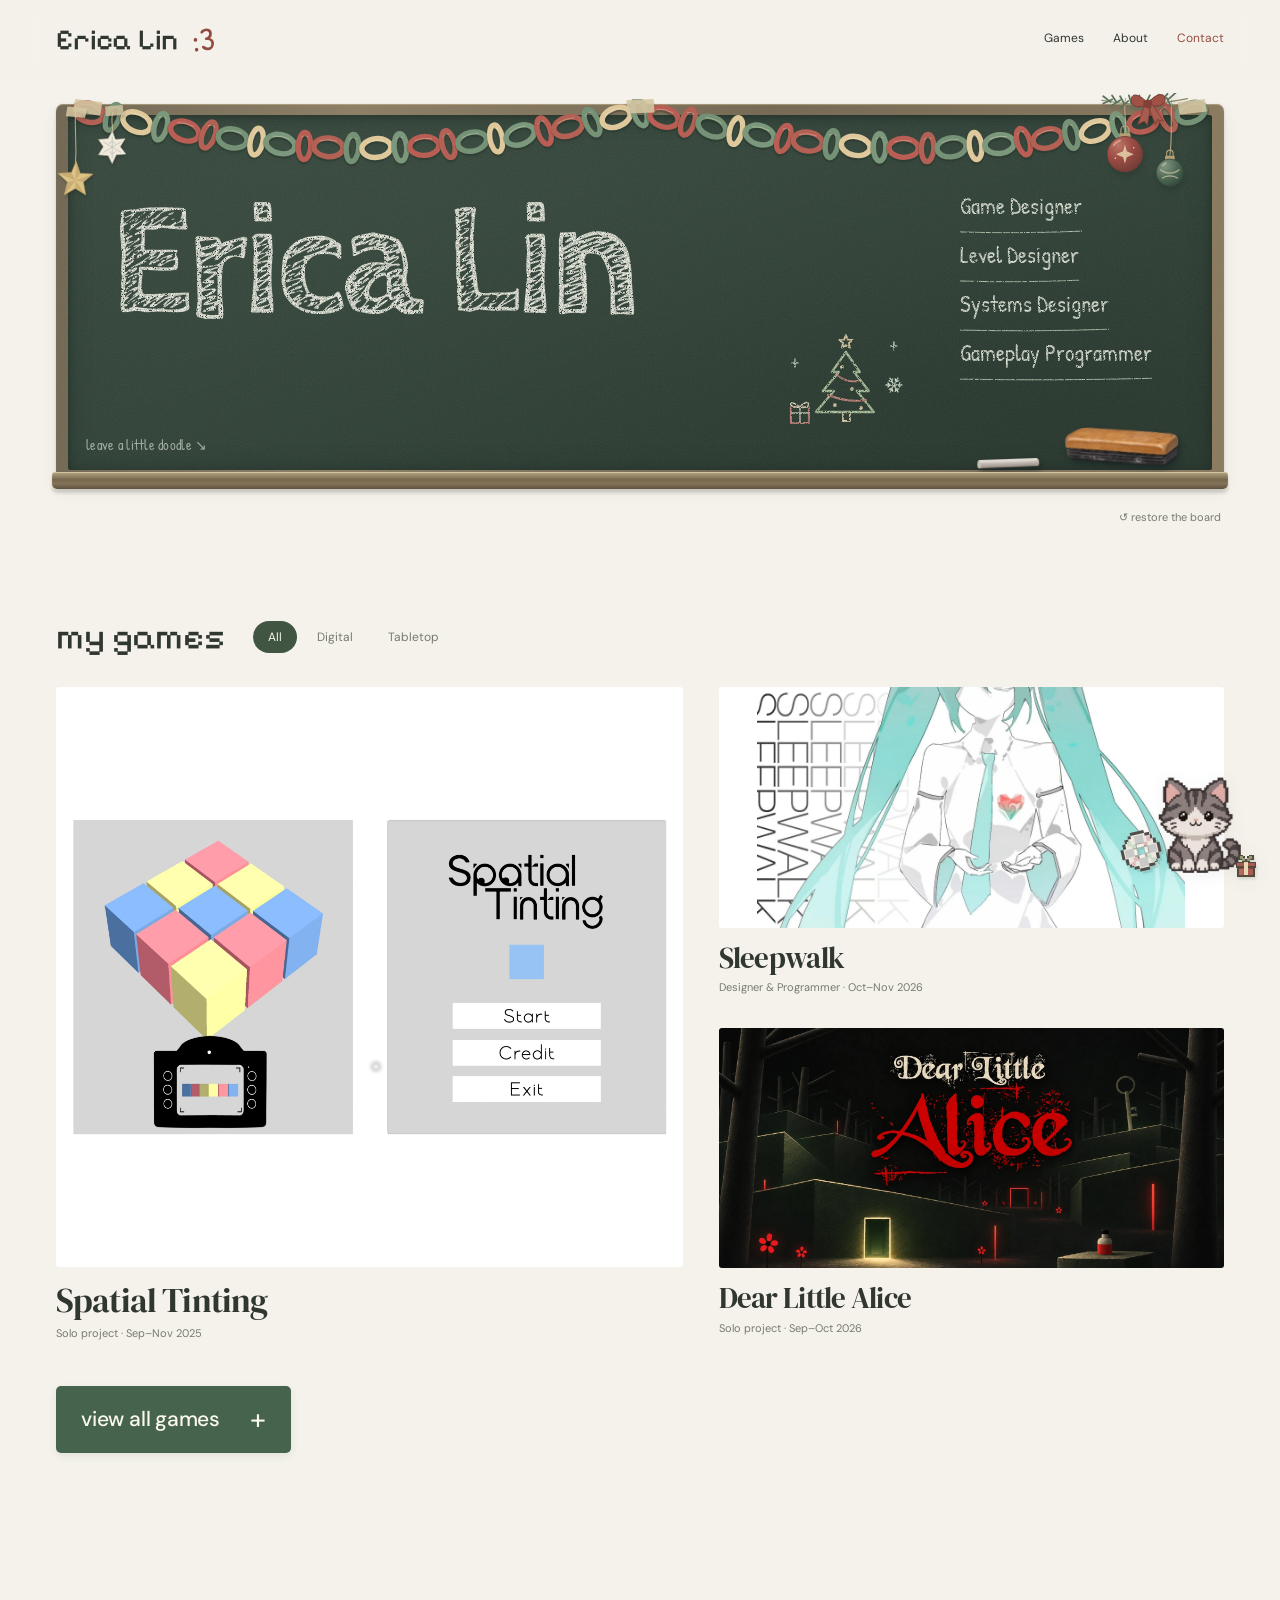
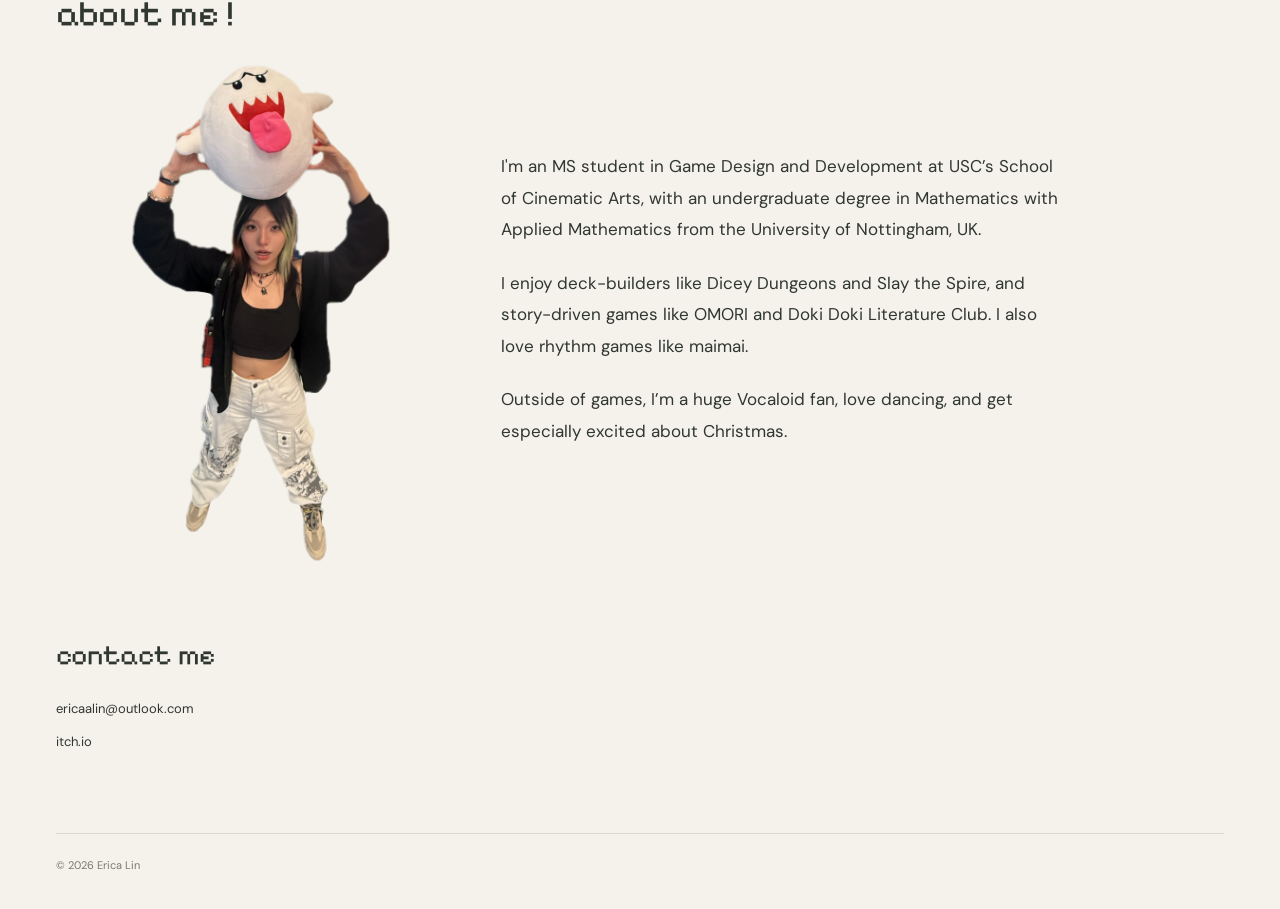
==== index.html @ 3adb0f7c "Reorder Line by Line homepage label" ====
<!doctype html><html lang="en"><head><meta charset="utf-8"><meta name="viewport" content="width=device-width,initial-scale=1"><meta name="theme-color" content="#f4f2eb"><title>Erica Lin — Games &amp; little worlds</title><meta name="description" content="Games, spaces, and interactive stories by Erica Lin. Game and level design at USC."><meta property="og:title" content="Erica Lin — Games &amp; little worlds"><meta property="og:description" content="Games, spaces, and interactive stories by Erica Lin. Game and level design at USC."><meta property="og:type" content="website"><link rel="icon" href="favicon.ico?v=3" sizes="any"><link rel="icon" type="image/png" sizes="32x32" href="favicon-32.png?v=3"><link rel="icon" type="image/svg+xml" href="favicon.svg?v=3"><link rel="apple-touch-icon" sizes="180x180" href="apple-touch-icon.png?v=3"><meta name="apple-mobile-web-app-title" content="Erica Lin"><link rel="stylesheet" href="styles.css?v=2"><link rel="stylesheet" href="studio.css?v=21"><script src="app.js?v=6" defer></script></head><body class="studio-home"><a class="skip" href="#main">Skip to content</a><header class="site-header"><div class="wrap header-inner"><a class="brand" href="index.html" aria-label="Erica Lin — home"><span class="brand-name">Erica Lin</span> <span class="brand-face" aria-hidden="true"><span>:</span><span>3</span></span></a><nav class="nav" aria-label="Main navigation"><a href="index.html#work">Games</a><a href="index.html#about">About</a><a class="nav-contact" href="index.html#contact">Contact</a></nav></div></header>
<main id="main">
  <section class="studio-hero wrap" aria-labelledby="hero-title">
    <div class="blackboard-frame"><picture class="board-paper-chain" aria-hidden="true"><source media="(max-width:760px)" srcset="assets/studio/classroom-paper-chain-mobile.svg"><img src="assets/studio/classroom-paper-chain.svg" alt="" draggable="false"></picture><img class="board-paper-stars" src="assets/studio/classroom-paper-stars.svg" alt="" aria-hidden="true" draggable="false"><img class="holiday-ornaments" src="assets/studio/holiday-ornaments.svg" alt="" aria-hidden="true" draggable="false">
      <div class="blackboard" data-blackboard>
        <div class="board-copy"><h1 id="hero-title">Erica Lin</h1><ul class="board-roles" aria-label="What I do"><li><span>Game Designer</span></li><li><span>Level Designer</span></li><li><span>Systems Designer</span></li><li><span>Gameplay Programmer</span></li></ul></div>
        <canvas id="chalk-canvas" aria-label="An interactive chalkboard. Pick up the chalk to draw, or the eraser to wipe it." role="img"></canvas>
        <div class="board-cursor-clip" aria-hidden="true"><div class="board-cursor"><img src="assets/studio/chalk.webp" alt=""></div></div>
        <div class="board-tool-row"><span class="board-hint" id="board-hint">leave a little doodle ↘</span><div class="board-tools" role="group" aria-label="Chalkboard tools"><button class="chalk-tool" type="button" data-board-tool="chalk" aria-label="Pick up the chalk" aria-pressed="false" aria-describedby="board-hint"><img src="assets/studio/chalk.webp" alt="A piece of white chalk" draggable="false"></button><button class="eraser-tool" type="button" data-board-tool="eraser" aria-label="Pick up the eraser" aria-pressed="false" aria-describedby="board-hint"><img src="assets/studio/eraser.webp" alt="A wooden chalkboard eraser with charcoal felt" draggable="false"></button></div></div>
      </div><div class="board-ledge" aria-hidden="true"></div>
    </div>
    <div class="board-foot"><button type="button" class="quiet-button" data-restore-board>↺ restore the board</button></div>
  </section>
  <section class="selected-work wrap" id="work" aria-labelledby="work-title">
    <div class="studio-section-heading"><h2 id="work-title">my games</h2><div class="work-filters" role="group" aria-label="Filter games by format"><button type="button" data-work-filter="all" aria-pressed="true">All</button><button type="button" data-work-filter="digital" aria-pressed="false">Digital</button><button type="button" data-work-filter="tabletop" aria-pressed="false">Tabletop</button></div></div>
    <p class="sr-only" aria-live="polite" data-work-status>Showing 3 selected games.</p>
    <div class="selected-grid"><article class="studio-project studio-feature" data-game-category="digital"><a href="projects/spatial-tinting.html"><div class="studio-project-image fit-contain" data-dither><img src="assets/images/spatial-tinting-itch-cover.webp" alt="Spatial Tinting&#39;s pastel cube and color-matching interface." loading="eager" decoding="async"><canvas class="dither-layer" aria-hidden="true"></canvas></div><div class="studio-project-caption"><h3>Spatial Tinting</h3><p>Solo project · <span class="card-period">Sep–Nov 2025</span></p></div></a></article><article class="studio-project " data-game-category="digital"><a href="projects/sleepwalk.html"><div class="studio-project-image fit-contain" data-dither><img src="assets/images/sleepwalk-cover-v4.webp" alt="Sleepwalk cover: a turquoise-haired figure with a faceted heart and repeated Sleepwalk lettering." loading="eager" decoding="async"><canvas class="dither-layer" aria-hidden="true"></canvas></div><div class="studio-project-caption"><h3>Sleepwalk</h3><p>Designer &amp; Programmer · <span class="card-period">Oct–Nov 2026</span></p></div></a></article><article class="studio-project " data-game-category="digital"><a href="projects/dear-little-alice.html"><div class="studio-project-image" data-dither><img src="assets/images/alice-cover-v4.webp" alt="Dear Little Alice promotional cover with its ornate ivory and red title, bare black trees, glowing red flowers and light posts, a tiny maze doorway, and a small gray-and-red bottle." loading="eager" decoding="async"><canvas class="dither-layer" aria-hidden="true"></canvas></div><div class="studio-project-caption"><h3>Dear Little Alice</h3><p>Solo project · <span class="card-period">Sep–Oct 2026</span></p></div></a></article></div>
    <div class="more-games" id="more-games" inert><div class="more-games-inner"><div class="archive-grid"><article class="studio-project " data-game-category="tabletop"><a href="projects/last-call.html"><div class="studio-project-image" data-dither><img src="assets/images/last-call-cover-v2.webp" alt="Last Call promotional cover featuring the four original role-card designs." loading="lazy" decoding="async"><canvas class="dither-layer" aria-hidden="true"></canvas></div><div class="studio-project-caption"><h3>Last Call</h3><p>Producer &amp; Designer · <span class="card-period">Oct 2026</span></p></div></a></article><article class="studio-project " data-game-category="digital"><a href="projects/melodic-function.html"><div class="studio-project-image" data-dither><img src="assets/images/melodic-function-itch-cover.webp" alt="Melodic Function’s original itch.io title artwork, with a hand-drawn rabbit, moon, music, and quill." loading="lazy" decoding="async"><canvas class="dither-layer" aria-hidden="true"></canvas></div><div class="studio-project-caption"><h3>Melodic Function</h3><p>Solo project · <span class="card-period">Aug–Oct 2025</span></p></div></a></article><article class="studio-project " data-game-category="tabletop"><a href="projects/makeup-class.html"><div class="studio-project-image" data-dither><img src="assets/images/makeup-cover.webp" alt="The physical Makeup Class game, with a makeup-palette board, cards, and game pieces." loading="lazy" decoding="async"><canvas class="dither-layer" aria-hidden="true"></canvas></div><div class="studio-project-caption"><h3>Makeup Class</h3><p>Solo project · <span class="card-period">Mar–Jul 2025</span></p></div></a></article><article class="studio-project " data-game-category="digital" style="--card-background:#39352e"><a href="projects/line-by-line.html"><div class="studio-project-image" data-dither><img src="assets/images/line-by-line-cover-v3.webp" alt="Line by Line title over the team&#39;s illustrated cover: a silhouetted detective, surrounding hands, theatre and evidence panels, and sweeping yellow brushstrokes." loading="lazy" decoding="async"><canvas class="dither-layer" aria-hidden="true"></canvas></div><div class="studio-project-caption"><h3>Line by Line</h3><p>Level Designer · USC AGP 2026</p></div></a></article><article class="studio-project " data-game-category="digital"><a href="projects/to-rei.html"><div class="studio-project-image" data-dither><img src="assets/images/to-rei-cover.webp" alt="To Rei title artwork: a letter and matching keychains beside a swimming pool." loading="lazy" decoding="async"><canvas class="dither-layer" aria-hidden="true"></canvas></div><div class="studio-project-caption"><h3>To Rei</h3><p>Solo project · <span class="card-period">Sep 2026</span></p></div></a></article><article class="studio-project " data-game-category="digital"><a href="projects/dismember.html"><div class="studio-project-image" data-dither><img src="assets/images/dismember-cover.webp" alt="Dismember title art and its character against a city backdrop." loading="lazy" decoding="async"><canvas class="dither-layer" aria-hidden="true"></canvas></div><div class="studio-project-caption"><h3>Dismember</h3><p>Lead Programmer &amp; Systems Designer · <span class="card-period">Oct 2025</span></p></div></a></article></div></div></div>
    <div class="all-games-action"><button type="button" class="all-games-toggle" aria-expanded="false" aria-controls="more-games" data-toggle-games><span data-games-label>view all games</span><span class="toggle-mark" aria-hidden="true">+</span></button></div>
  </section>
  <section class="studio-about wrap" id="about" aria-labelledby="about-title">
    <h2 id="about-title">about me !</h2>
    <div class="about-layout">
      <figure class="about-photo"><img src="assets/images/erica-portrait-boo.webp" alt="Erica Lin" loading="lazy" decoding="async" width="1084" height="2080"></figure>
      <div class="about-bio">
        <p>I'm an MS student in Game Design and Development at USC’s School of Cinematic Arts, with an undergraduate degree in Mathematics with Applied Mathematics from the University of Nottingham, UK.</p>
        <p>I enjoy deck-builders like Dicey Dungeons and Slay the Spire, and story-driven games like OMORI and Doki Doki Literature Club. I also love rhythm games like maimai.</p>
        <p>Outside of games, I’m a huge Vocaloid fan, love dancing, and get especially excited about Christmas.</p>
      </div>
    </div>
  </section>
  <section class="studio-contact wrap" id="contact"><h2>contact me</h2><div class="studio-contact-links"><a href="mailto:ericaalin@outlook.com">ericaalin@outlook.com</a><a href="https://ericalin.itch.io/" target="_blank" rel="noopener noreferrer">itch.io</a></div></section>
</main>
<aside class="desk-companions" aria-label="Your little studio companions"><img class="cat-present" src="assets/studio/pixel-present.svg" alt="" aria-hidden="true" draggable="false">
  <div class="pet-bubble" role="status" aria-live="polite" data-pet-bubble>psst… pet me?</div>
  <button class="desktop-cat" type="button" aria-label="Pet the little gray cat" data-pet-cat><span class="cat-sprites"><img class="cat-frame cat-idle" src="assets/studio/cat-idle.webp" alt="A small gray and white pixel kitten" draggable="false"><img class="cat-frame cat-blink" src="assets/studio/cat-blink.webp" alt="" draggable="false"><img class="cat-frame cat-pet" src="assets/studio/cat-pet.webp" alt="" draggable="false"><img class="cat-frame cat-sleep" src="assets/studio/cat-sleep.webp" alt="" draggable="false"><img class="cat-frame cat-music" src="assets/studio/cat-music.webp" alt="" draggable="false"></span><span class="pet-heart" aria-hidden="true">♡</span></button>
  <div class="music-bubble" aria-hidden="true">wanna listen to music?</div>
  <button class="radio-toggle" type="button" aria-label="Open Erica’s playlist" aria-expanded="false" aria-controls="studio-radio" data-radio-toggle><img class="pixel-cd" src="assets/studio/pixel-cd.svg" alt="" draggable="false"></button>
</aside>
<section class="studio-radio" id="studio-radio" aria-label="Erica's Spotify playlist" inert><div class="radio-panel-head"><span>a soundtrack for wandering</span><button type="button" aria-label="Close music player" data-radio-close>×</button></div><div class="spotify-holder" data-spotify-holder></div><a class="spotify-external" href="https://open.spotify.com/playlist/2PaJIekKDK5GO3qzfKL73n" target="_blank" rel="noopener noreferrer">open the full playlist in Spotify</a></section>
<script src="studio.js?v=12" defer></script>
<footer class="wrap footer"><span>© 2026 Erica Lin</span></footer></body></html>
---- styles.css ----
@charset "UTF-8";
:root{--bg:#0d100e;--panel:#151a16;--ink:#f0f0e6;--muted:#a6afa6;--line:#30382f;--accent:#d9fa83;--max:1280px;--mono:"Courier New",monospace;--sans:Arial,Helvetica,sans-serif}
*{box-sizing:border-box}html{scroll-behavior:smooth;scroll-padding-top:100px}body{margin:0;background:var(--bg);color:var(--ink);font-family:var(--sans);line-height:1.6;-webkit-font-smoothing:antialiased}body.dialog-open{overflow:hidden}a{color:inherit;text-decoration:none}button{font:inherit}a,button{-webkit-tap-highlight-color:transparent}button{cursor:pointer}button:disabled{cursor:default}img{max-width:100%;display:block}button:focus-visible,a:focus-visible,summary:focus-visible{outline:2px solid var(--accent);outline-offset:6px}::selection{background:var(--accent);color:var(--bg)}[hidden]{display:none!important}.wrap{width:min(var(--max),calc(100% - 112px));margin-inline:auto}.skip{position:fixed;top:-80px;left:16px;z-index:100;background:var(--accent);color:var(--bg);padding:12px 20px}.skip:focus{top:12px}.mono,.eyebrow,.section-number,.tag,.meta dt,.card-role,.project-count,.breadcrumb,.footer,.filter,.image-caption{font-family:var(--mono);font-size:11px;letter-spacing:.065em}.eyebrow,.section-number,.tag,.meta dt{text-transform:uppercase}.eyebrow{color:var(--accent);font-size:12px;letter-spacing:.14em}.site-header{border-bottom:1px solid var(--line);background:rgba(13,16,14,.94);position:sticky;top:0;z-index:30;backdrop-filter:blur(14px)}.header-inner{height:80px;display:flex;align-items:center;justify-content:space-between;gap:20px}.brand{display:flex;align-items:center;gap:13px;font-size:15px;font-weight:700;letter-spacing:-.04em}.brand-mark{width:22px;height:22px;background:var(--accent);clip-path:polygon(0 0,100% 0,100% 25%,25% 25%,25% 39%,80% 39%,80% 62%,25% 62%,25% 75%,100% 75%,100% 100%,0 100%)}.nav{display:flex;align-items:center;gap:34px;font-size:12px}.nav a{color:var(--muted);transition:color .2s}.nav a:hover,.nav a[aria-current=page]{color:var(--ink)}.nav .nav-contact{color:var(--accent)}.hero{padding:88px 0 65px;display:grid;grid-template-columns:1fr 260px;gap:65px;align-items:center}.hero h1{font-size:clamp(80px,10.5vw,154px);font-weight:600;letter-spacing:-.085em;line-height:.95;margin:26px 0 30px}.hero h1 .period{color:var(--accent)}.hero-description{font-size:21px;line-height:1.5;max-width:650px;color:#c7cec3}.hero-bottom{display:flex;gap:16px;align-items:center;margin-top:35px}.text-link{display:inline-flex;align-items:center;gap:14px;font-size:13px;font-weight:600;border-bottom:1px solid var(--accent);padding:5px 0 8px}.text-link span{font-size:18px;color:var(--accent)}.hero-portrait{position:relative;justify-self:center;text-align:center}.hero-portrait img{width:225px;height:300px;object-fit:contain;filter:drop-shadow(0 22px 25px #0006);transform:rotate(5deg)}.portrait-label{margin-top:20px;font:10px var(--mono);text-transform:uppercase;letter-spacing:.12em;color:var(--muted)}.portrait-label:before{content:"";display:inline-block;width:6px;height:6px;background:var(--accent);border-radius:50%;margin-right:8px}.discipline-strip{display:flex;justify-content:space-between;gap:20px;padding:22px 0;border-top:1px solid var(--line);border-bottom:1px solid var(--line);font:11px var(--mono);letter-spacing:.1em;color:var(--muted);text-transform:uppercase}.discipline-strip .star{color:var(--accent)}.work-section{padding-top:75px;padding-bottom:90px}.section-heading{display:flex;justify-content:space-between;align-items:flex-end;gap:30px;margin-bottom:30px}.section-number{color:var(--muted);margin:0 0 13px}.section-heading h2,.about h2{font-size:clamp(30px,3.4vw,48px);font-weight:500;letter-spacing:-.05em;line-height:1.12;margin:0}.filters{display:flex;gap:5px;flex-wrap:wrap}.filter{background:transparent;color:var(--muted);border:1px solid transparent;border-radius:2px;padding:9px 13px;white-space:nowrap;transition:all .2s}.filter:hover{color:var(--ink)}.filter[aria-pressed=true]{border-color:var(--accent);color:var(--accent);background:#d9fa8308}.project-count{margin:0 0 28px;color:var(--muted)}.project-grid{display:grid;grid-template-columns:repeat(3,minmax(0,1fr));column-gap:26px;row-gap:47px}.project-card{min-width:0}.card-image{position:relative;overflow:hidden;aspect-ratio:1.5;background:#171c18;border:1px solid var(--line);border-radius:3px}.card-image img{width:100%;height:100%;object-fit:cover;transition:transform .5s}.project-card a:hover .card-image img{transform:scale(1.035)}.card-image.contain img{object-fit:contain}.card-image.portrait img{object-fit:cover;object-position:center 27%}.card-arrow{position:absolute;bottom:13px;right:13px;width:33px;height:33px;background:var(--bg);border:1px solid #ffffff30;border-radius:50%;display:grid;place-items:center;transition:background .2s,color .2s}.project-card a:hover .card-arrow{background:var(--accent);color:var(--bg)}.card-meta{display:flex;justify-content:space-between;gap:10px;margin-top:17px;align-items:center}.tag{color:var(--accent);font-size:9px;letter-spacing:.06em}.card-role{color:var(--muted);font-size:9px;text-align:right;letter-spacing:0}.card-title{font-size:24px;font-weight:500;letter-spacing:-.045em;margin:6px 0;line-height:1.2}.card-summary{font-size:13px;line-height:1.65;color:var(--muted);margin:0;max-width:95%}.about{border-top:1px solid var(--line);padding:80px 0;display:grid;grid-template-columns:.8fr 1.2fr;gap:100px}.about p{color:#c7cec3;margin:0 0 22px;font-size:18px;line-height:1.8}.about .about-small{font-size:14px;color:var(--muted)}.about-tags{display:flex;gap:8px;flex-wrap:wrap;margin-top:25px}.about-tags span{border:1px solid var(--line);font:11px var(--mono);padding:7px 11px;color:var(--muted)}.contact-section{border-top:1px solid var(--line);padding:70px 0 60px}.contact-row{display:flex;justify-content:space-between;align-items:flex-end;gap:35px}.contact-title{font-size:clamp(34px,5.8vw,80px);font-weight:500;letter-spacing:-.065em;line-height:1.1;margin:20px 0 0}.contact-links{display:flex;flex-direction:column;align-items:flex-start;gap:12px}.contact-links a{font-size:14px;border-bottom:1px solid var(--line);padding-bottom:7px}.contact-links a:hover{color:var(--accent)}.footer{border-top:1px solid var(--line);color:var(--muted);padding:23px 0;display:flex;justify-content:space-between;gap:20px;font-size:10px}.footer a:hover{color:var(--accent)}.breadcrumb{display:inline-block;color:var(--muted);margin:38px 0}.breadcrumb:hover{color:var(--accent)}.project-header{padding:14px 0 38px}.project-header h1{font-size:clamp(46px,7.8vw,104px);letter-spacing:-.065em;line-height:1.05;font-weight:500;margin:23px 0}.project-deck{font-size:clamp(18px,2vw,24px);color:#c7cec3;max-width:820px;line-height:1.5;margin:0}.meta{display:grid;grid-template-columns:repeat(3,1fr);gap:24px;margin:35px 0 0;border-top:1px solid var(--line);padding-top:22px}.meta dt{color:var(--muted);margin-bottom:6px;font-size:10px}.meta dd{margin:0;font-size:13px}.project-cover{background:#151a16;border:1px solid var(--line);border-radius:4px;overflow:hidden;max-height:740px}.project-cover img{width:100%;max-height:740px;object-fit:contain}.project-cover.cover-portrait{height:530px}.project-cover.cover-portrait img{height:100%;object-fit:cover;object-position:center 24%}.project-body{display:grid;grid-template-columns:230px minmax(0,1fr);gap:80px;padding:62px 0 70px}.project-sidebar{align-self:start;position:sticky;top:112px}.project-sidebar .eyebrow{font-size:10px}.project-sidebar .button{margin:0 0 12px;width:100%;justify-content:center}.button{display:inline-flex;align-items:center;gap:13px;padding:12px 18px;background:var(--accent);color:var(--bg);border:1px solid var(--accent);font-size:12px;font-weight:600;border-radius:2px}.button:hover{background:#e6ffb0}.button.secondary{background:transparent;color:var(--ink);border-color:var(--line)}.button.secondary:hover{border-color:var(--muted)}.contents-links{display:flex;flex-direction:column;gap:9px;margin-top:27px}.contents-links a{font-size:12px;color:var(--muted)}.contents-links a:hover{color:var(--accent)}.project-copy{max-width:850px}.project-copy section+section{margin-top:43px}.project-copy h2{font-size:27px;letter-spacing:-.035em;font-weight:500;margin:0 0 17px}.project-copy p{font-size:16px;color:#c0c9be;line-height:1.85;margin:0}.project-copy .lead{font-size:21px;line-height:1.7;color:var(--ink)}.contributions{margin:0;padding-left:20px;color:#c0c9be}.contributions li{padding:5px 0;font-size:15px}.contributions li::marker{color:var(--accent)}.gallery-section{border-top:1px solid var(--line);padding:55px 0 80px}.gallery-section h2{font-size:34px;letter-spacing:-.04em;font-weight:500;margin:0 0 15px}.gallery-note{font-size:13px;color:var(--muted);max-width:780px;margin-bottom:28px}.gallery{display:grid;grid-template-columns:repeat(2,minmax(0,1fr));gap:32px 24px}.gallery figure{margin:0;min-width:0}.gallery figure.wide{grid-column:1/-1}.gallery button{display:block;border:1px solid var(--line);border-radius:3px;background:#171c18;padding:0;width:100%;overflow:hidden;position:relative}.gallery button:hover{border-color:var(--accent)}.gallery img{width:100%;max-height:650px;object-fit:contain}.image-caption{color:var(--muted);letter-spacing:0;font-size:11px;line-height:1.6;margin-top:10px}.spoilers{margin-top:35px;border-top:1px solid var(--line);padding-top:23px}.spoilers summary{cursor:pointer;color:var(--accent);font-size:13px;margin-bottom:25px}.next-project{border-top:1px solid var(--line);padding:40px 0 60px;display:flex;justify-content:space-between;gap:24px;align-items:center}.next-project .label{font:11px var(--mono);color:var(--muted)}.next-project h2{font-size:34px;margin:5px 0 0;font-weight:500;letter-spacing:-.04em}.next-arrow{width:54px;height:54px;border:1px solid var(--line);border-radius:50%;display:grid;place-items:center;font-size:25px}.next-project:hover .next-arrow{background:var(--accent);color:var(--bg)}.lightbox{background:#0a0d0b;color:var(--ink);border:1px solid #3f493c;max-width:calc(100vw - 32px);width:1400px;max-height:calc(100dvh - 32px);padding:16px}.lightbox::backdrop{background:#000d;backdrop-filter:blur(8px)}.lightbox-top{display:flex;justify-content:space-between;align-items:center;gap:20px;margin-bottom:12px}.lightbox-top p{font:12px var(--mono);margin:0;color:var(--muted)}.lightbox button{background:transparent;color:var(--ink);border:1px solid var(--line);padding:7px 14px}.lightbox .close{font-size:20px;line-height:1.2}.lightbox-image-wrap{overflow:auto;max-height:calc(100dvh - 160px);display:flex;justify-content:center}.lightbox-image{max-width:100%;max-height:calc(100dvh - 160px);object-fit:contain;margin:auto}.lightbox[data-zoom=true] .lightbox-image-wrap{display:block}.lightbox[data-zoom=true] .lightbox-image{max-width:none;max-height:none;width:auto;margin:0}.lightbox-bottom{display:flex;align-items:center;justify-content:space-between;gap:15px;margin-top:12px}.lightbox-bottom p{margin:0;font-size:12px;color:var(--muted);flex:1}.lightbox-controls{display:flex;gap:7px;flex-shrink:0}.rulebook-intro{max-width:700px;margin-bottom:35px;color:var(--muted)}.no-script{font-size:12px;color:var(--muted)}
@media(min-width:1600px){.hero{padding-top:100px;padding-bottom:85px}.hero h1{font-size:160px}}
@media(max-width:1100px){.wrap{width:calc(100% - 72px)}.hero{gap:25px;grid-template-columns:1fr 210px}.hero-portrait img{width:190px;height:260px}.project-grid{grid-template-columns:repeat(2,minmax(0,1fr))}.hero h1{font-size:112px}.project-body{grid-template-columns:190px minmax(0,1fr);gap:45px}.about{gap:60px}.card-role{font-size:10px}}
@media(max-width:720px){html{scroll-padding-top:80px}.wrap{width:calc(100% - 40px)}.header-inner{height:66px}.nav{gap:20px;font-size:11px}.brand{font-size:13px;gap:9px}.brand-mark{width:17px;height:17px}.hero{padding:48px 0 42px;display:block;position:relative}.hero h1{font-size:clamp(65px,15.3vw,106px);margin:23px 0 25px}.hero .eyebrow{font-size:10px;letter-spacing:.1em}.hero-description{font-size:17px;max-width:500px}.hero-portrait{display:none}.hero-bottom{margin-top:26px}.discipline-strip{font-size:9px;gap:10px;flex-wrap:wrap;justify-content:flex-start}.discipline-strip .star{margin-inline:4px}.discipline-strip .last-discipline{display:none}.work-section{padding:46px 0 55px}.section-heading{display:block;margin-bottom:16px}.section-heading h2{font-size:33px}.filters{margin-top:25px;gap:2px}.filter{padding:8px 11px;font-size:10px}.project-grid{gap:35px 17px}.card-image{aspect-ratio:1.35}.card-meta{display:block;margin-top:12px}.card-role{text-align:left;font-size:9px;margin-top:4px;display:block}.tag{font-size:8px;letter-spacing:0}.card-title{font-size:21px;margin-top:7px}.card-summary{font-size:12px;line-height:1.5;max-width:100%}.card-arrow{width:26px;height:26px;bottom:9px;right:9px;font-size:12px}.about{grid-template-columns:1fr;gap:30px;padding:50px 0}.about h2{font-size:35px}.about p{font-size:16px}.contact-section{padding:45px 0}.contact-row{display:block}.contact-title{font-size:49px;max-width:400px}.contact-links{margin-top:30px}.footer{font-size:9px}.breadcrumb{margin:27px 0;font-size:10px}.project-header{padding-top:7px;padding-bottom:26px}.project-header h1{font-size:clamp(38px,10vw,68px);margin:18px 0}.project-deck{font-size:18px}.meta{gap:17px 12px;margin-top:27px;grid-template-columns:repeat(2,minmax(0,1fr))}.meta dd{font-size:12px}.meta dt{font-size:9px}.project-body{display:block;padding:30px 0 45px}.project-sidebar{position:static;margin-bottom:35px}.project-sidebar .button{width:auto;margin-right:8px}.contents-links{display:none}.project-copy .lead{font-size:18px}.project-copy h2{font-size:24px}.project-copy p{font-size:15px}.project-copy section+section{margin-top:32px}.gallery-section{padding:40px 0 50px}.gallery-section h2{font-size:28px}.gallery{grid-template-columns:1fr;gap:25px}.gallery figure.wide{grid-column:auto}.next-project h2{font-size:28px}.next-project{padding:30px 0 40px}.project-cover.cover-portrait{height:330px}.lightbox{padding:10px}.lightbox-bottom{align-items:flex-start;flex-direction:column}.lightbox-top p{font-size:10px}.lightbox-controls{width:100%;justify-content:flex-end}}
@media(max-width:420px){.nav{gap:14px}.project-grid{grid-template-columns:1fr;gap:33px}.card-image{aspect-ratio:1.6}.card-meta{display:flex}.card-role{text-align:right;margin:0}.card-title{font-size:25px}.card-summary{font-size:13px}.contact-title{font-size:42px}.hero-description{font-size:16px}}
@media(prefers-reduced-motion:reduce){html{scroll-behavior:auto}*,*:before,*:after{animation:none!important;transition:none!important}}
---- studio.css ----
@import url('https://fonts.googleapis.com/css2?family=DM+Sans:wght@400;500;600;700&family=DM+Serif+Display:ital@0;1&display=swap');
@font-face{font-family:'Caveat';font-style:normal;font-weight:600;font-display:swap;src:url('assets/fonts/caveat-600.ttf') format('truetype')}
@font-face{font-family:'Patrick Hand';font-style:normal;font-weight:400;font-display:swap;src:url('assets/fonts/patrick-hand.ttf') format('truetype')}

:root{--bg:#f4f2eb;--panel:#e9e5db;--ink:#30372f;--muted:#777a70;--line:#d8d8cd;--accent:#435743;--max:1180px;--sans:'DM Sans',Arial,sans-serif;--serif:'DM Serif Display',Georgia,serif;--hand:'Patrick Hand',cursive;--ease-out:cubic-bezier(.16,1,.3,1);--ease-in-out:cubic-bezier(.65,0,.35,1)}
body{font-family:var(--sans);background:var(--bg);color:var(--ink)}
:root{--berry:#944b42;--pine:#45634d}
button,a{touch-action:manipulation}
a:focus-visible,button:focus-visible,summary:focus-visible{outline:2px solid #6a8061;outline-offset:5px}
.site-header{border:0;background:#f4f2ebed;backdrop-filter:blur(16px)}
.header-inner{height:78px}.brand{font-family:'Caveat',cursive;font-weight:600;font-size:35px;letter-spacing:-.025em;white-space:nowrap}.nav{gap:29px;font-size:12px}.nav a{color:var(--ink);position:relative}.nav a:after{content:'';position:absolute;left:0;right:0;bottom:-5px;height:1px;transform:scaleX(0);transform-origin:left;background:currentColor;transition:transform .35s var(--ease-out)}.nav a:hover:after{transform:scaleX(1)}.nav .nav-contact{color:var(--ink)}
.footer{font-family:var(--sans);letter-spacing:0;padding-bottom:35px;margin-top:15px;font-size:11px}
.studio-hero{padding-top:26px}.blackboard-frame{position:relative;padding:11px 12px 13px;border-radius:7px;background:linear-gradient(94deg,#726956,#8d8067 25%,#776b56 60%,#8b7c62);box-shadow:0 9px 16px #3f3d2e14,0 1px 3px #312e2829,inset 0 1px 1px #d8c39b80}
.blackboard-frame:before{content:'';position:absolute;inset:0;border-radius:inherit;opacity:.18;pointer-events:none;background:repeating-linear-gradient(0deg,transparent 0 2px,#302c220f 3px,#d2bc941a 4px,transparent 5px 11px)}
.blackboard{position:relative;min-height:355px;border-radius:2px;background:radial-gradient(ellipse at 18% 15%,#495a4c44,transparent 70%),radial-gradient(ellipse at 90% 90%,#1d2a2180,transparent 65%),#2f4036;box-shadow:inset 0 0 22px #11231866,inset 0 2px 7px #0004;isolation:isolate}
.blackboard:before{content:'';position:absolute;inset:0;opacity:.12;pointer-events:none;background-image:url("data:image/svg+xml,%3Csvg xmlns='http://www.w3.org/2000/svg' width='180' height='180'%3E%3Cfilter id='n'%3E%3CfeTurbulence type='fractalNoise' baseFrequency='.85' numOctaves='3' stitchTiles='stitch'/%3E%3C/filter%3E%3Cpath fill='%23fff' opacity='.7' filter='url(%23n)' d='M0 0h180v180H0z'/%3E%3C/svg%3E");mix-blend-mode:screen}
.board-copy{min-height:355px;padding:48px 42px 77px;display:grid;grid-template-columns:minmax(0,1fr) 210px;gap:35px;align-items:center;color:#efeee3;pointer-events:none}
.board-copy h1{font:600 clamp(90px,14.2vw,184px)/1.12 'Caveat',cursive;letter-spacing:-.025em;white-space:nowrap;margin:0;transform:translateY(-5px)}
.board-copy p{font:18px/1.55 var(--hand);margin:19px 0 0;color:inherit}
.blackboard.canvas-ready .board-copy{color:transparent}
#chalk-canvas{position:absolute;inset:0;width:100%;height:100%;border-radius:2px;touch-action:pan-y}
.blackboard.tool-active #chalk-canvas{touch-action:none;cursor:none}
.board-cursor-clip{position:absolute;inset:-11px;overflow:hidden;pointer-events:none;z-index:5}
.board-cursor{position:absolute;left:11px;top:11px;z-index:5;pointer-events:none;opacity:0;transition:opacity .15s;will-change:transform;width:66px;transform-origin:16% 80%;filter:drop-shadow(3px 7px 3px #0005)}
.board-cursor img{width:100%;height:auto;pointer-events:none}.board-cursor[data-tool=eraser]{width:100px;transform-origin:center}
.board-tool-row{position:absolute;bottom:0;left:18px;right:20px;display:flex;justify-content:space-between;align-items:flex-end;z-index:4;pointer-events:none}
.board-hint{color:#d6ded0ab;font:14px/1.2 var(--hand);padding-bottom:16px;letter-spacing:.02em}
.board-tools{display:flex;gap:26px;align-items:flex-end;padding-right:14px;pointer-events:auto}
.board-tools button{border:0;background:none;padding:14px 0 2px;position:relative;cursor:grab;touch-action:none;transition:transform .35s var(--ease-out),filter .3s;filter:drop-shadow(2px 4px 3px #0d181d77)}
.board-tools button:active{cursor:grabbing}.board-tools button:hover{transform:translateY(-5px) rotate(-3deg)}.board-tools button[aria-pressed=true]{transform:translateY(-5px)}
.board-tools button[aria-pressed=true]:after{content:'';position:absolute;left:50%;bottom:-8px;width:3px;height:3px;border-radius:50%;background:#f2ecd9}
.chalk-tool{width:62px;transform:rotate(-2deg)}.eraser-tool{width:113px;transform:rotate(-3deg)}.board-tools img{width:100%;pointer-events:none;user-select:none}
.board-tools button[aria-pressed=true] img{visibility:hidden}
@media(prefers-reduced-motion:reduce){.board-tools button[aria-pressed=true] img{visibility:visible}}
.board-ledge{position:absolute;bottom:-6px;left:-4px;right:-4px;height:17px;border-radius:3px 3px 5px 5px;background:linear-gradient(#b2a080,#938365 26%,#75664d 45%,#847357 68%,#5f523f);box-shadow:0 4px 3px #302a272b,inset 0 1px 1px #e9dbb7b3}
.board-foot{display:flex;justify-content:flex-end;align-items:center;gap:20px;padding:23px 3px 0;font:13px var(--hand);color:var(--muted)}
.quiet-button{background:none;color:var(--ink);padding:4px 0;border:0;font:12px var(--sans);position:relative}.quiet-button:after{content:'';position:absolute;left:0;right:0;bottom:0;height:1px;background:currentColor;transform:scaleX(0);transform-origin:left;transition:transform .3s var(--ease-out)}.quiet-button:hover:after{transform:scaleX(1)}.board-foot .quiet-button{color:var(--muted);font-size:11px}
.selected-work{padding-top:86px;padding-bottom:18px}
.studio-section-heading{display:flex;justify-content:flex-start;align-items:center;gap:28px;margin-bottom:28px}
.studio-section-heading h2{font-size:14px;font-weight:400;margin:0;letter-spacing:.03em}.studio-section-heading>span{font-size:11px;color:var(--muted)}
.selected-grid{display:grid;grid-template-columns:1.24fr 1fr;gap:26px 36px;align-items:start}.studio-project{min-width:0}.studio-feature{grid-row:span 2}
.studio-project-image{position:relative;background:#e5e0d5;overflow:hidden;border-radius:3px;aspect-ratio:2.1;isolation:isolate}
.studio-feature .studio-project-image{aspect-ratio:1.08}.studio-project-image img{display:block;position:absolute;inset:0;width:100%;height:100%;object-fit:cover;transform:scale(1.001);transition:transform 1.1s var(--ease-out)}
.studio-project a:hover .studio-project-image img{transform:scale(1.018)}.studio-project-image.sleepwalk-image img{object-fit:cover}.dither-layer{position:absolute;inset:0;width:100%;height:100%;z-index:1;pointer-events:none;mix-blend-mode:normal}
.project-open{position:absolute;bottom:14px;right:15px;width:35px;height:35px;display:grid;place-items:center;background:#f4f2ebee;color:#354032;border-radius:50%;font-size:19px;z-index:2;transform:translateY(7px);opacity:0;transition:transform .4s var(--ease-out),opacity .3s}
.studio-project-image[data-dither] img,.studio-project a:hover .studio-project-image[data-dither] img{transform:none;-webkit-user-drag:none}
.dither-layer{opacity:0}
.studio-project-image.fit-contain{background:var(--card-background,#fff)}.studio-project-image.fit-contain img{object-fit:contain}
.sr-only{position:absolute;width:1px;height:1px;padding:0;margin:-1px;overflow:hidden;clip:rect(0,0,0,0);white-space:nowrap;border:0}
.work-filters{display:flex;gap:5px;align-items:center}.work-filters button{border:0;border-radius:999px;background:transparent;color:var(--muted);font:12px var(--sans);padding:8px 15px;transition:background .25s,color .25s}.work-filters button:hover{color:var(--ink);background:#e7e7dc}.work-filters button[aria-pressed=true]{background:#405542;color:#faf8ef}
.selected-work[data-category=tabletop] .archive-grid{grid-template-columns:repeat(2,minmax(0,1fr));padding-top:0}.selected-work[data-category=tabletop] .studio-project-image{aspect-ratio:1.55}
.selected-work[data-category=digital] .more-games,.selected-work[data-category=tabletop] .more-games{transition:none}
.studio-project a:hover .project-open,.studio-project a:focus-visible .project-open{transform:translateY(0);opacity:1}
.studio-project-caption{padding-top:13px}.studio-project-caption h3{font:400 29px/1.2 var(--serif);letter-spacing:-.025em;margin:0 0 4px}.studio-project-caption p{font-size:11px;line-height:1.6;color:var(--muted);margin:0}.studio-feature .studio-project-caption h3{font-size:34px}
.all-games-action{display:flex;align-items:center;justify-content:space-between;gap:24px;margin-top:35px;padding:8px 0}
.all-games-toggle{border:0;background:none;color:var(--ink);display:inline-flex;align-items:center;gap:25px;padding:9px 0;font-size:13px;letter-spacing:-.01em}
.toggle-mark{display:inline-block;font-size:22px;font-weight:400;transition:transform .55s var(--ease-out)}.all-games-toggle[aria-expanded=true] .toggle-mark{transform:rotate(45deg)}.handwritten{font:18px/1.3 var(--hand);color:var(--muted)}.all-games-action .handwritten{transform:rotate(-3deg);padding-right:8px}
.more-games{display:grid;grid-template-rows:0fr;transition:grid-template-rows .9s var(--ease-out);overflow:hidden}.more-games.is-open{grid-template-rows:1fr}.more-games-inner{min-height:0;overflow:hidden}.archive-grid{display:grid;grid-template-columns:repeat(3,minmax(0,1fr));gap:35px 28px;padding-top:35px;padding-bottom:10px}.archive-grid .studio-project{opacity:0;transform:translateY(24px);transition:opacity .5s,transform .75s var(--ease-out);transition-delay:0s}.more-games.is-open .studio-project{opacity:1;transform:translateY(0);transition-delay:calc(var(--item-i,0) * 55ms + 100ms)}.archive-grid .studio-project-image{aspect-ratio:1.55}.archive-grid .studio-project-caption h3{font-size:26px}
.studio-kicker{font-size:10px;text-transform:uppercase;letter-spacing:.14em;color:var(--muted);margin:0 0 12px}
.studio-contact{padding:75px 0 72px;display:flex;justify-content:space-between;align-items:flex-end;gap:30px}.studio-contact h2{font:400 clamp(37px,5.5vw,72px)/1.07 var(--serif);letter-spacing:-.04em;margin:0}.studio-contact h2 em{font-weight:400}.studio-contact-links{display:flex;flex-direction:column;gap:14px;padding-bottom:5px}.studio-contact-links a{font-size:13px}.studio-contact-links a:hover{text-decoration:underline;text-underline-offset:5px}
.desk-companions{position:fixed;bottom:22px;right:22px;z-index:45;width:138px;pointer-events:none;display:flex;flex-direction:column;align-items:center;filter:drop-shadow(0 3px 8px #30372f10)}
.desktop-cat{pointer-events:auto;border:0;background:none;padding:0;width:116px;height:116px;position:relative;outline-offset:-3px;transition:transform .45s var(--ease-out);transform-origin:center bottom;-webkit-user-select:none;user-select:none;touch-action:manipulation}
.desktop-cat:hover{transform:translateY(-3px) rotate(-2deg)}.desktop-cat:active{transform:translateY(1px) scale(.96)}.cat-sprites{position:relative;display:block;width:100%;height:100%}.cat-frame{position:absolute;inset:0;width:100%;height:100%;object-fit:contain;pointer-events:none;opacity:0;transition:opacity .1s;image-rendering:auto}.cat-idle{opacity:1}.desktop-cat[data-state=blink] .cat-idle,.desktop-cat[data-state=pet] .cat-idle,.desktop-cat[data-state=sleep] .cat-idle{opacity:0}.desktop-cat[data-state=blink] .cat-blink,.desktop-cat[data-state=pet] .cat-pet,.desktop-cat[data-state=sleep] .cat-sleep{opacity:1}
.pet-heart{position:absolute;right:9px;top:0;opacity:0;color:#ac727a;font:25px var(--hand);transform:translateY(9px) rotate(-12deg);pointer-events:none}.desktop-cat[data-state=pet] .pet-heart{animation:pet-heart 1.7s var(--ease-out) both}.pet-bubble{font:16px var(--hand);color:#62705c;opacity:0;transform:translateY(6px) rotate(-5deg);padding:4px 9px;background:#f6f3eadb;border-radius:9px;transition:opacity .35s,transform .5s;white-space:nowrap;position:absolute;bottom:151px;pointer-events:none}.desk-companions:has(.desktop-cat:hover) .pet-bubble,.pet-bubble.is-visible{opacity:1;transform:translateY(0) rotate(-5deg)}
@keyframes pet-heart{0%{opacity:0;transform:translateY(10px) scale(.7) rotate(-12deg)}20%{opacity:1}75%{opacity:1}100%{opacity:0;transform:translateY(-24px) scale(1.15) rotate(10deg)}}
.radio-toggle{pointer-events:auto;display:flex;gap:8px;align-items:center;justify-content:center;width:136px;border:1px solid #d7d9cd;background:#f9f7f0f2;backdrop-filter:blur(14px);padding:9px 10px;border-radius:8px;box-shadow:0 3px 8px #31372e08;color:var(--ink);font-size:10px;transition:background .25s,transform .45s var(--ease-out)}.radio-toggle:hover{transform:translateY(-2px);background:#fffdf5}.mini-record{width:21px;height:21px;border-radius:50%;background:repeating-radial-gradient(circle,#373e34 0 2px,#42493e 2px 3px);display:inline-block;position:relative;flex:none}.mini-record:before{content:'';position:absolute;inset:7px;border-radius:50%;background:#c4d2b7}.mini-record:after{content:'';position:absolute;inset:10px;border-radius:50%;background:#555c4e}.radio-plus{margin-left:auto;font-size:15px;line-height:1;transition:transform .45s var(--ease-out)}.radio-toggle[aria-expanded=true] .radio-plus{transform:rotate(45deg)}
.studio-radio{position:fixed;right:22px;bottom:190px;width:350px;max-width:calc(100vw - 32px);z-index:46;border-radius:13px;background:#f8f5ec;box-shadow:0 16px 55px #27312826,0 0 0 1px #cbd0c0;opacity:0;visibility:hidden;transform:translateY(28px) scale(.94);transform-origin:90% bottom;transition:transform .55s var(--ease-out),opacity .35s,visibility .55s;overflow:hidden;padding:13px}
.studio-radio.is-open{opacity:1;visibility:visible;transform:translateY(0) scale(1)}.radio-panel-head{display:flex;justify-content:space-between;align-items:center;font:15px var(--hand);color:#6e7863;padding:0 2px 10px}.radio-panel-head button{border:0;background:none;padding:0 5px;color:inherit;font:24px/1 var(--sans)}.spotify-holder{min-height:152px;border-radius:10px;background:#e5e7dd}.spotify-holder iframe{display:block;border:0;width:100%;height:152px;border-radius:10px}.spotify-external{font-size:10px;display:block;text-align:center;padding-top:11px;color:#79816f}.spotify-external:hover{color:var(--ink)}

/* Project pages share the quieter paper palette, while keeping their content. */
.project-header h1{font-family:var(--serif);font-weight:400;letter-spacing:-.04em}.project-deck{color:#6a7263}.meta dd{color:var(--ink)}.project-cover{background:#e6e3d9;border-color:#deded2}.project-copy p,.contributions{color:#606b5b}.project-copy .lead{color:var(--ink)}.project-copy h2,.gallery-section h2,.next-project h2{font-family:var(--serif);font-weight:400}.button{background:#435743;color:#faf8ef;border-color:#435743;border-radius:4px;font-weight:400}.button:hover{background:#354b35}.button.secondary{color:var(--ink)}.gallery button{background:#e6e3d9}.next-project:hover .next-arrow{background:var(--ink);color:#f8f6ee}.lightbox{--ink:#f4f2eb;--muted:#bcc1b5;--line:#434b40;color:var(--ink);background:#1d251d}.lightbox button{color:var(--ink)}
.studio-project a .studio-project-caption h3{transition:color .3s}
.studio-project a:hover .studio-project-caption h3,.studio-project a:focus-visible .studio-project-caption h3{color:var(--berry)}
.project-open{color:var(--berry)}
.holiday-ornaments{position:absolute;z-index:6;top:-11px;right:26px;width:106px;height:auto;pointer-events:none;user-select:none;transform-origin:55% 8%;filter:drop-shadow(1px 4px 2px #111c142c)}
.tape{background-color:#d9d2b4b8;background-image:repeating-linear-gradient(0deg,transparent 0 7px,#586c5047 7px 12px,transparent 12px 17px,#a857484d 17px 21px),repeating-linear-gradient(90deg,transparent 0 8px,#a8574873 8px 14px,transparent 14px 19px,#536a4f57 19px 24px);opacity:.9}
.paper-date{color:var(--berry)}
.mini-record:before{background:#a85a4e}.mini-record:after{background:#ead7b9}
.radio-toggle[aria-expanded=true]{border-color:#a9b6a0}.radio-plus{color:var(--berry)}
.pet-heart{color:var(--berry)}
.cat-present{position:absolute;left:1px;bottom:43px;width:29px;height:auto;pointer-events:none;image-rendering:pixelated;filter:drop-shadow(1px 2px 1px #30372f20)}
@keyframes ornament-sway{0%,100%{transform:rotate(0)}25%{transform:rotate(4deg)}60%{transform:rotate(-2.5deg)}82%{transform:rotate(1deg)}}
@media(hover:hover) and (prefers-reduced-motion:no-preference){.blackboard-frame:hover .holiday-ornaments{animation:ornament-sway 1.8s ease-in-out}}
@media(max-width:760px){.holiday-ornaments{width:79px;right:17px;top:-9px}.cat-present{width:23px;left:-2px;bottom:36px}}
@media(max-width:420px){.holiday-ornaments{width:65px;right:14px;top:-9px}.cat-present{width:20px;left:-2px;bottom:32px}}
@media(min-width:1600px){.desk-companions{right:38px;bottom:28px}.studio-radio{right:38px;bottom:196px}}
@media(max-width:1100px){.board-copy{grid-template-columns:minmax(0,1fr) 190px;gap:20px;padding-inline:28px}.board-copy p{font-size:12px}.blackboard,.board-copy{min-height:315px}.selected-grid{column-gap:25px}.studio-feature .studio-project-image{aspect-ratio:1.02}.desk-companions{width:116px;right:15px;bottom:16px}.desktop-cat{width:100px;height:100px}.radio-toggle{width:116px;font-size:9px;gap:6px;padding:8px}.studio-radio{right:16px;bottom:167px}.pet-bubble{bottom:133px}}
@media(max-width:760px){.header-inner{height:66px}.brand{font-size:26px}.nav{gap:22px;font-size:11px}.studio-hero{padding-top:17px}.blackboard-frame{padding:8px 8px 10px}.blackboard,.board-copy{min-height:305px}.board-copy{display:block;padding:36px 24px 82px}.board-copy h1{font-size:clamp(82px,16vw,120px);letter-spacing:-.055em}.board-copy p{font-size:11px;line-height:1.5;margin:15px 0 0 5px}.board-hint{font-size:12px;padding-bottom:13px}.board-tools{gap:20px;padding-right:0}.chalk-tool{width:47px}.eraser-tool{width:87px}.board-ledge{height:14px;bottom:-5px}.board-foot{padding-top:18px}.board-foot>span{font-size:12px}.board-foot .quiet-button{font-size:10px}.selected-work{padding-top:57px}.studio-section-heading{margin-bottom:21px}.studio-section-heading h2{font-size:13px}.studio-section-heading>span{font-size:9px}.selected-grid{grid-template-columns:1fr 1fr;gap:27px 17px}.studio-feature{grid-column:1/-1;grid-row:auto}.studio-feature .studio-project-image{aspect-ratio:1.5}.studio-project-image{aspect-ratio:1.55}.studio-project-caption h3{font-size:25px}.studio-feature .studio-project-caption h3{font-size:30px}.studio-project-caption p{font-size:10px}.all-games-action{margin-top:24px;gap:20px}.all-games-action .handwritten{font-size:15px;max-width:150px}.all-games-toggle{font-size:12px;gap:17px}.archive-grid{grid-template-columns:1fr 1fr;gap:29px 17px}.archive-grid .studio-project-caption h3{font-size:24px}.studio-about{padding-top:72px}.studio-contact{padding-top:45px;padding-bottom:60px;display:block}.studio-contact h2{font-size:48px}.studio-contact-links{margin-top:30px}.studio-contact-links a{font-size:12px}.footer{padding-bottom:120px;font-size:9px;gap:16px}.desk-companions{right:12px;bottom:12px;width:90px}.desktop-cat{width:88px;height:88px}.radio-toggle{width:90px;padding:8px 7px;font-size:8px;gap:5px}.radio-plus{display:none}.mini-record{width:17px;height:17px}.mini-record:before{inset:6px}.mini-record:after{inset:8px}.pet-bubble{font-size:14px;bottom:116px}.studio-radio{bottom:144px;right:12px;width:330px}.project-open{width:29px;height:29px;font-size:16px;right:10px;bottom:10px;opacity:1;transform:none}}
@media(max-width:420px){.wrap{width:calc(100% - 36px)}.nav{gap:18px}.board-copy{padding:32px 16px 82px}.board-copy h1{font-size:clamp(52px,18.8vw,82px)}.blackboard,.board-copy{min-height:280px}.board-copy p{margin-left:3px;margin-top:13px;font-size:10px}.board-tool-row{left:12px;right:11px}.board-hint{font-size:11px;max-width:120px}.board-tools{gap:17px}.chalk-tool{width:41px}.eraser-tool{width:76px}.studio-project-caption h3{font-size:24px}.studio-project-caption p{font-size:9px}.all-games-action .handwritten{font-size:14px;max-width:115px}.studio-about{padding-top:62px}.studio-contact h2{font-size:42px}.footer{font-size:8px}.desktop-cat{width:78px;height:78px}.desk-companions{width:82px;right:9px;bottom:10px}.radio-toggle{width:82px;font-size:8px;padding:7px 6px;gap:4px}.pet-bubble{bottom:104px}.studio-radio{bottom:130px;right:10px}}
@media(prefers-reduced-motion:reduce){html{scroll-behavior:auto}.pet-heart{animation:none!important}.desktop-cat:hover,.studio-project a:hover .studio-project-image img{transform:none}.board-cursor{display:none!important}}

/* Project information and full-width original design portfolios. */
.meta{grid-template-columns:.7fr 1.6fr .8fr 1fr}.project-authorship{font-size:12px;color:var(--muted);margin:20px 0 0}.project-actions{display:flex;gap:12px 22px;align-items:center;flex-wrap:wrap;margin:0 0 38px}.project-actions .text-link{font-size:12px;border:0;color:var(--muted)}
.portfolio-pages{display:grid;gap:22px;margin:0 0 65px}.portfolio-pages figure{margin:0}.portfolio-pages button{display:block;width:100%;border:0;padding:0;background:transparent;cursor:zoom-in}.portfolio-pages img{width:100%;height:auto;max-height:none;border-radius:2px}.project-body:has(+.portfolio-pages){padding-bottom:36px}.gallery-note a{text-decoration:underline;text-underline-offset:3px}.project-credits dl{display:grid;grid-template-columns:1fr 1fr;gap:18px}.project-credits dt{font-size:14px}.project-credits dd{margin:3px 0 0;color:var(--muted);font-size:12px}
.board-cursor[data-tool=chalk]{transform-origin:2px 50%}
@media(max-width:1100px){.board-copy p{font-size:17px}}
@media(max-width:760px){.board-copy p{font-size:16px}.board-copy h1{letter-spacing:-.025em}.work-filters{gap:2px}.work-filters button{font-size:11px;padding:8px 11px}.studio-section-heading{gap:10px}.meta{grid-template-columns:1fr 1fr}.project-actions{gap:12px;margin-bottom:26px}.portfolio-pages{gap:12px;margin-bottom:45px}.project-credits dl{grid-template-columns:1fr}.selected-work[data-category=tabletop] .archive-grid{grid-template-columns:1fr}.selected-work[data-category=tabletop] .studio-project-image{aspect-ratio:1.55}}
@media(max-width:420px){.board-copy p{font-size:14px;line-height:1.5}.work-filters button{padding:7px 9px;font-size:10px}}

/* Clear roles written into the erasable chalkboard, with a visible archive invitation. */
.board-roles{list-style:none;display:flex;flex-direction:column;align-items:flex-start;gap:14px;margin:14px 0 0;padding:0;font:23px/1.35 var(--hand);color:inherit}
.board-roles span{display:inline-block;border-bottom:1px solid #ccd7c390;padding-bottom:3px}
.blackboard.canvas-ready .board-roles span{border-color:transparent}
.all-games-toggle{font-size:21px;font-weight:500;padding:17px 25px;gap:30px;background:var(--pine);color:#faf8ef;border-radius:5px;box-shadow:0 3px 9px #35483215;transition:background .25s,transform .3s var(--ease-out)}
.all-games-toggle:hover{background:#354e3c;transform:translateY(-2px)}
.all-games-toggle .toggle-mark{font-size:29px;line-height:1}
.gallery-section h2{margin-bottom:28px}.lightbox-bottom{justify-content:flex-end}
@media(max-width:1100px){.board-roles{font-size:21px}}
@media(max-width:760px){.brand{font-size:31px}.board-roles{flex-direction:row;flex-wrap:wrap;gap:12px 18px;font-size:18px;margin-top:12px}.all-games-toggle{font-size:18px;padding:15px 22px;gap:25px}}
@media(max-width:420px){.brand{font-size:29px}.board-roles{font-size:16px;gap:10px 14px}.nav{gap:16px}.all-games-toggle{font-size:18px}}

.all-games-toggle .toggle-mark{color:inherit}

/* Pixel wordmark and a simple, always-readable personal introduction. */
@font-face{font-family:'Pixelify Sans';font-style:normal;font-weight:400 700;font-display:swap;src:url('assets/fonts/pixelify-sans.ttf') format('truetype')}
.brand{gap:11px;font-family:'Pixelify Sans',monospace;font-weight:600;font-size:30px;line-height:1;letter-spacing:0;flex-shrink:0}
.brand-name{white-space:nowrap}
.brand-face{display:inline-flex;align-items:center;justify-content:center;gap:1px;min-width:38px;height:35px;padding:0 5px 3px;font-size:34px;font-weight:600;letter-spacing:0;color:var(--berry);background:#9c4d430b;border-radius:3px;transform:rotate(-5deg);transition:transform .25s var(--ease-out)}
.brand:hover .brand-face{transform:rotate(0deg) translateY(-1px)}
.nav .nav-contact{color:var(--berry)}
.studio-about{padding-top:112px;padding-bottom:48px}
.studio-about>h2{font:400 clamp(38px,4.4vw,58px)/1.1 var(--serif);letter-spacing:-.035em;margin:0 0 38px}
.about-layout{display:grid;grid-template-columns:minmax(220px,.8fr) minmax(0,1.6fr);gap:clamp(40px,6.5vw,92px);align-items:center}
.about-photo{margin:0;max-width:340px;padding:20px 18px 0;background:#e6e9df;border-radius:4px;overflow:hidden}
.about-photo img{display:block;width:100%;height:360px;object-fit:contain;object-position:center bottom}
.about-bio{max-width:610px;padding-right:44px;font-size:17px;line-height:1.85;color:var(--ink)}
.about-bio p{margin:0 0 22px}.about-bio p:last-child{margin-bottom:0}
@media(max-width:900px){.about-layout{gap:38px;grid-template-columns:minmax(200px,.8fr) minmax(0,1.5fr)}.about-bio{font-size:16px;line-height:1.8}.about-photo img{height:320px}}
@media(max-width:760px){.brand{font-size:27px;gap:8px}.brand-face{min-width:32px;height:30px;font-size:29px;padding-inline:4px}.header-inner{gap:16px}.studio-about{padding-top:76px;padding-bottom:24px}.studio-about>h2{font-size:43px;margin-bottom:28px}.about-layout{grid-template-columns:1fr;gap:30px}.about-photo{width:min(100%,320px);justify-self:start}.about-photo img{height:320px}.about-bio{max-width:610px;padding-right:0;font-size:16px;line-height:1.85}}
@media(max-width:420px){.brand{font-size:24px;gap:6px}.brand-face{font-size:27px;min-width:29px;height:29px;padding-inline:3px}.nav{gap:14px}.header-inner{gap:12px}.studio-about>h2{font-size:38px}.about-photo{width:min(100%,290px)}.about-photo img{height:290px}}
@media(max-width:360px){.brand{font-size:22px;gap:5px}.brand-face{font-size:25px;min-width:27px;height:27px}.nav{gap:10px;font-size:10px}.header-inner{gap:10px}}
@media(prefers-reduced-motion:reduce){.more-games,.archive-grid .studio-project,.studio-radio,.brand-face{transition:none!important;transition-delay:0s!important}.brand:hover .brand-face{transform:rotate(-5deg)}}

/* Shared pixel headings from the original portfolio. */
@font-face{font-family:'Press Start 2P';src:url('assets/fonts/press-start-2p.ttf') format('truetype');font-weight:400;font-style:normal;font-display:swap}
.brand{font-family:'Pixelify Sans',sans-serif;font-size:19px;font-weight:400;letter-spacing:0;gap:10px}
.brand-face{font-size:21px;font-weight:400;min-width:42px;height:32px;gap:0;padding:0;background:none;transform:none}
.studio-section-heading h2,.studio-about>h2,.studio-contact h2{font:400 clamp(20px,2.3vw,28px)/1.6 'Pixelify Sans',sans-serif;letter-spacing:0;text-transform:none}
.studio-contact{display:block;padding-top:65px;padding-bottom:60px}
.studio-contact h2{font-size:22px;margin-bottom:24px}
.studio-contact-links{gap:12px;margin:0}
.about-photo{background:transparent;padding:0;overflow:visible;max-width:340px}
.about-photo img{height:450px;object-fit:contain}
@media(max-width:760px){.brand{font-size:14px;gap:7px}.brand-face{font-size:17px;min-width:34px;height:26px}.studio-section-heading{align-items:flex-start;gap:18px;flex-wrap:wrap}.studio-section-heading h2,.studio-about>h2{font-size:20px}.studio-contact h2{font-size:20px}.about-photo{justify-self:center}.about-photo img{height:400px}.nav{gap:14px}}
@media(max-width:420px){.brand{font-size:12px;gap:5px}.brand-face{font-size:15px;min-width:30px}.nav{gap:10px;font-size:10px}.header-inner{gap:8px}.studio-section-heading h2,.studio-about>h2{font-size:18px}.studio-contact h2{font-size:18px}.about-photo img{height:380px}}

/* Narrower pixel lettering; the face keeps a softer handwritten shape. */
.brand{font-size:29px;font-weight:500;gap:9px}
.brand-face{font-family:'Patrick Hand',cursive;font-size:33px;min-width:32px;height:35px;gap:0;transform:rotate(-6deg);line-height:1}
.studio-section-heading h2,.studio-about>h2{font-size:36px;line-height:1.25}
.studio-contact h2{font-size:28px;line-height:1.35}
@media(max-width:760px){.brand{font-size:25px}.brand-face{font-size:29px;min-width:28px;height:30px}.studio-section-heading h2,.studio-about>h2{font-size:30px}.studio-contact h2{font-size:26px}}
@media(max-width:420px){.brand{font-size:23px;gap:6px}.brand-face{font-size:28px;min-width:27px}.studio-section-heading h2,.studio-about>h2{font-size:28px}.studio-contact h2{font-size:25px}}

@font-face{font-family:'Cabin Sketch';font-style:normal;font-weight:700;font-display:swap;src:url('assets/fonts/cabin-sketch-bold.ttf') format('truetype')}
.board-copy h1{font-family:'Cabin Sketch',cursive;font-weight:700;font-size:clamp(80px,12.5vw,160px);letter-spacing:-.035em}
@media(max-width:760px){.board-copy h1{font-size:clamp(62px,13vw,98px)}}
@media(max-width:420px){.board-copy h1{font-size:clamp(48px,15vw,63px)}}

@media(hover:hover) and (pointer:fine){body{cursor:url('assets/studio/candy-cane-cursor.svg') 19 7,auto}a,button,summary,[role=button]{cursor:url('assets/studio/candy-cane-cursor.svg') 19 7,pointer}.blackboard.tool-active #chalk-canvas{cursor:none}.board-tools button{cursor:grab}.board-tools button:active{cursor:grabbing}.portfolio-pages button,[data-lightbox]{cursor:zoom-in}}
/* Move the enlarged portrait back a little without shifting the biography. */
@media(min-width:761px){
  .about-photo{width:100%;max-width:none;transform:translateX(calc(clamp(40px,6.5vw,92px)/2 - 18px)) scale(1.1)}
}
@media(min-width:761px) and (max-width:900px){.about-photo{transform:translateX(7px) scale(1.1)}}

/* A CD beside the cat becomes the disc in its paws when offered. */
.desk-companions{width:160px;height:124px;display:block}
.desktop-cat{position:absolute;right:0;bottom:0;z-index:1;width:116px;height:116px}
.cat-present{left:auto;right:0;bottom:0;width:24px;z-index:2}
.pet-bubble{bottom:115px;right:0}
.radio-toggle{position:absolute;left:0;bottom:0;z-index:3;width:104px;height:55px;padding:0;border:0;border-radius:15px;background:none;box-shadow:none;backdrop-filter:none;display:block;transform:none}
.radio-toggle:hover{background:none;transform:none}
.radio-toggle:focus-visible{outline:2px dashed #7c9276;outline-offset:2px}
.pixel-cd{position:absolute;left:22px;bottom:6px;width:42px;height:42px;image-rendering:pixelated;transform:rotate(-13deg);transform-origin:center;transition:transform .55s var(--ease-out),opacity .2s ease .08s;filter:drop-shadow(2px 3px 0 #45413722);pointer-events:none}
.music-bubble{position:absolute;right:0;bottom:116px;padding:7px 12px;background:#faf7eef5;color:#52624d;border:1px solid #daddcf;border-radius:13px 13px 3px 13px;font:17px var(--hand);white-space:nowrap;opacity:0;transform:translateY(8px) rotate(2deg);transition:opacity .25s ease,transform .45s var(--ease-out);pointer-events:none}
.cat-frame.cat-music{transform:translateY(5px);transition:opacity .25s ease,transform .5s var(--ease-out)}
.desk-companions:is(.is-offering,.is-music-open) .cat-frame{opacity:0;transition:opacity .22s ease .12s}
.desk-companions:is(.is-offering,.is-music-open) .cat-frame.cat-music{opacity:1;transform:translateY(0);transition:opacity .25s ease .12s,transform .5s var(--ease-out)}
.desk-companions:is(.is-offering,.is-music-open) .pixel-cd{transform:translate(46px,-22px) rotate(12deg) scale(.78);opacity:0;transition:transform .55s var(--ease-out),opacity .22s ease .15s}
.desk-companions:is(.is-offering,.is-music-open) .music-bubble{opacity:1;transform:translateY(0) rotate(-2deg);transition-delay:.15s}
.desk-companions:is(.is-offering,.is-music-open) .pet-bubble,.desk-companions:is(.is-offering,.is-music-open) .pet-heart{opacity:0!important}
.desk-companions:is(.is-offering,.is-music-open) .desktop-cat{transform:none}
.studio-radio{bottom:196px}
@media(max-width:760px){
  .desk-companions{width:128px;height:100px}
  .desktop-cat{width:92px;height:92px}
  .radio-toggle{width:84px;height:43px}
  .pixel-cd{width:34px;height:34px;left:15px;bottom:4px}
  .desk-companions:is(.is-offering,.is-music-open) .pixel-cd{transform:translate(37px,-17px) rotate(12deg) scale(.78)}
  .cat-present{width:20px;right:0;bottom:0}
  .pet-bubble,.music-bubble{bottom:92px;font-size:15px}
  .studio-radio{bottom:162px}
}
@media(prefers-reduced-motion:reduce){
  .pixel-cd,.cat-frame.cat-music,.music-bubble{transition:none!important}
  .desk-companions:is(.is-offering,.is-music-open) .cat-frame{transition:none!important}
}
@media(max-width:420px){
  .desk-companions{width:110px;height:86px}
  .desktop-cat{width:78px;height:78px}
  .radio-toggle{width:74px;height:37px}
  .pixel-cd{width:30px;height:30px;left:14px;bottom:3px}
  .desk-companions:is(.is-offering,.is-music-open) .pixel-cd{transform:translate(33px,-15px) rotate(12deg) scale(.78)}
  .pet-bubble,.music-bubble{bottom:80px}
  .studio-radio{bottom:150px}
}

/* Paper rings and cut-paper stars, like a classroom dressed for Christmas. */
.board-paper-chain{position:absolute;z-index:6;left:12px;right:12px;top:-5px;pointer-events:none;user-select:none;filter:drop-shadow(0 2px 1px #17271d24)}
.board-paper-chain img{display:block;width:100%;height:auto}
.board-paper-stars{position:absolute;z-index:6;left:1px;top:1px;width:80px;height:auto;pointer-events:none;user-select:none;filter:drop-shadow(1px 3px 1px #17271d30);transform-origin:25% 0}
@media(hover:hover) and (prefers-reduced-motion:no-preference){.blackboard-frame:hover .board-paper-stars{animation:ornament-sway 2.4s ease-in-out}}
@media(max-width:760px){.board-paper-chain{left:8px;right:8px;top:-3px}.board-paper-stars{width:43px;left:1px;top:4px}.holiday-ornaments{width:61px;right:10px;top:-6px}}
@media(max-width:420px){.board-paper-stars{width:34px}.holiday-ornaments{width:48px;right:8px;top:-5px}}

/* A small vertical offset keeps the biography in place. */
.about-photo{position:relative;top:14px}

/* A brief curious lean between long rests; only the sprite moves, never its hitbox. */
@keyframes cat-curious-lean{
  0%,34%,62%,100%{transform:translateY(0) rotate(0)}
  42%,48%{transform:translateY(-1px) rotate(-2.2deg)}
  55%{transform:translateY(0) rotate(1.2deg)}
}
@media(prefers-reduced-motion:no-preference){
  .desk-companions:not(.is-offering):not(.is-music-open) .desktop-cat:not([data-state=sleep]):not([data-state=pet]):not(:hover):not(:focus-visible) .cat-sprites{transform-origin:50% 94%;animation:cat-curious-lean 9s ease-in-out infinite}
}

.studio-project-caption .card-period{white-space:nowrap}

/* Readable game-type labels above each project title. */
.project-header > .eyebrow{font-family:var(--sans);font-size:17px;font-weight:600;line-height:1.5;letter-spacing:.01em;text-transform:none;color:var(--accent)}
@media(max-width:720px){.project-header > .eyebrow{font-size:15px}}
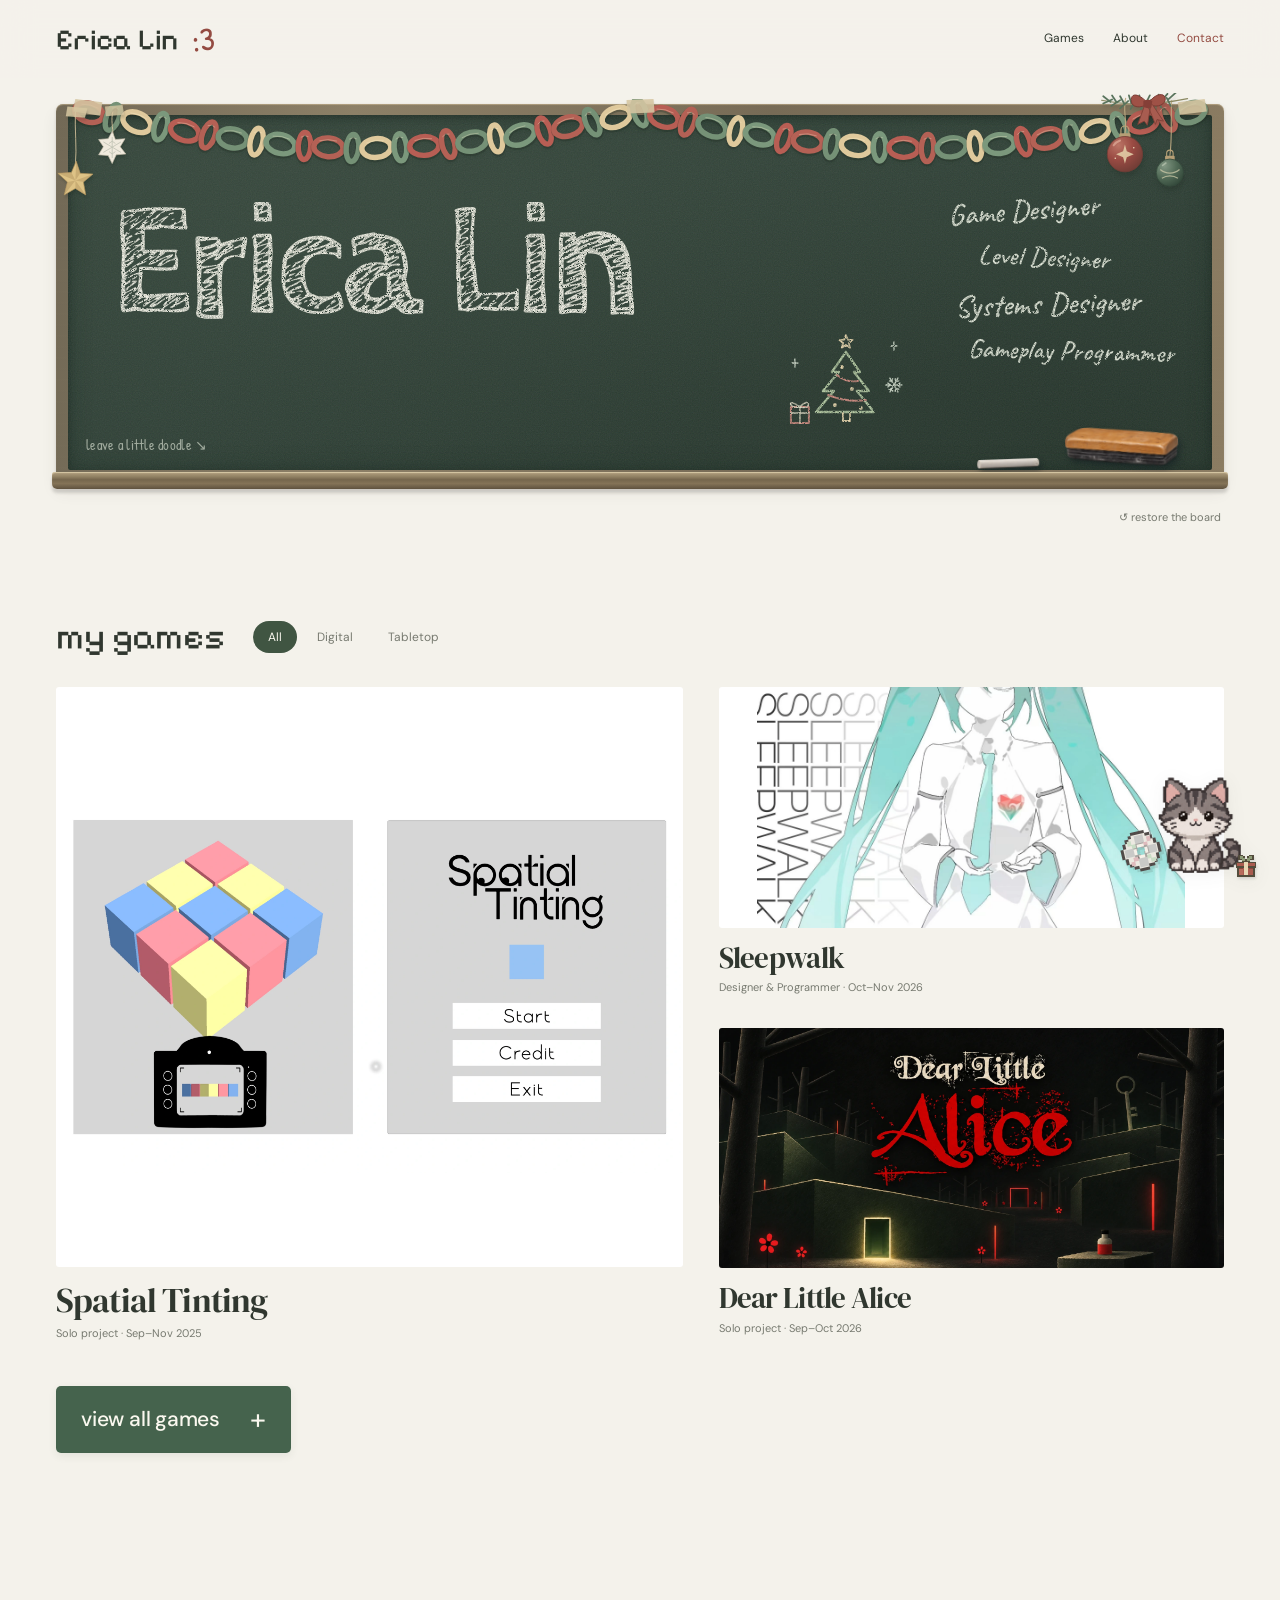
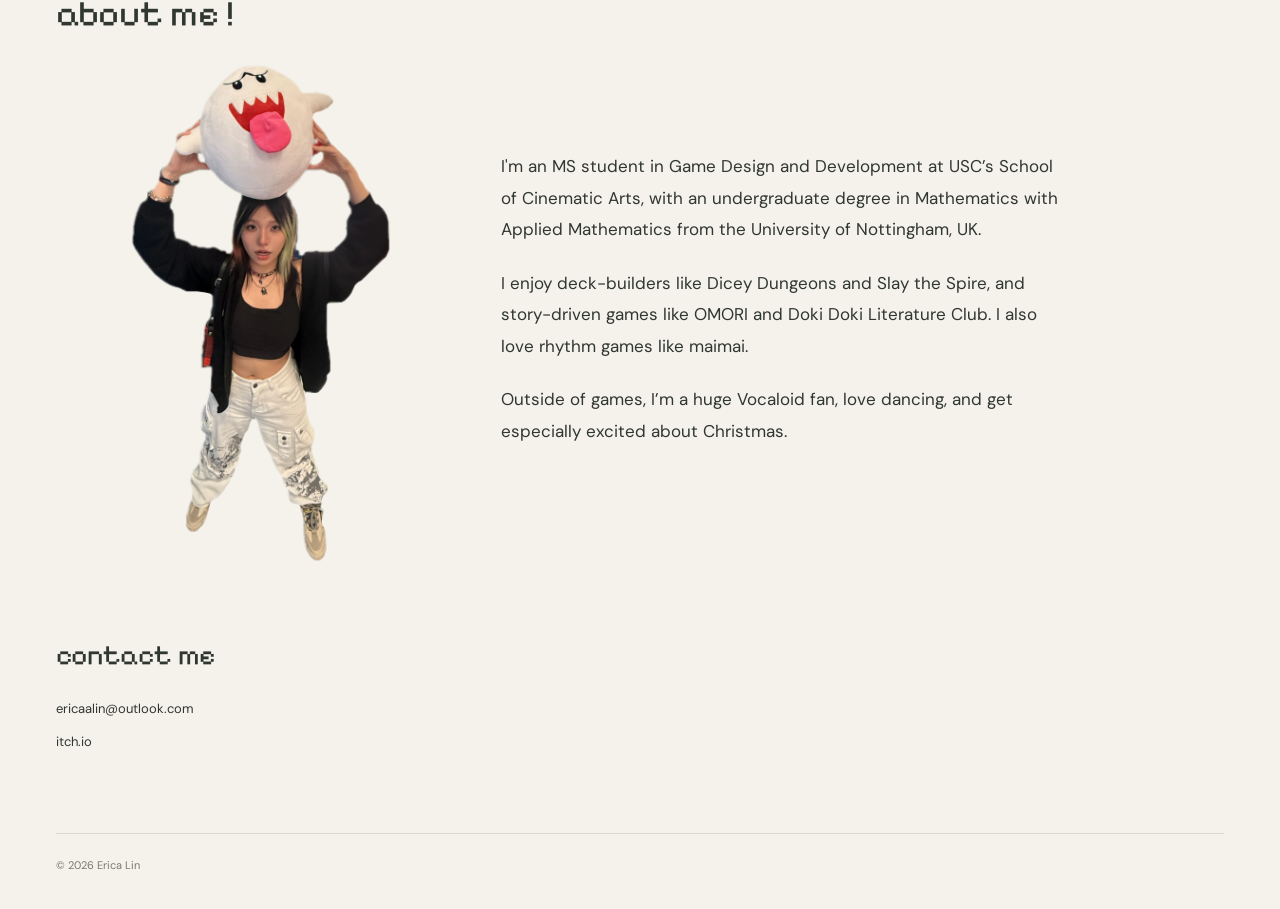
==== commit a5bd27e5: "Give chalkboard roles a casual handwritten layout" ====
--- a/index.html
+++ b/index.html
@@ -1,4 +1,4 @@
-<!doctype html><html lang="en"><head><meta charset="utf-8"><meta name="viewport" content="width=device-width,initial-scale=1"><meta name="theme-color" content="#f4f2eb"><title>Erica Lin — Games &amp; little worlds</title><meta name="description" content="Games, spaces, and interactive stories by Erica Lin. Game and level design at USC."><meta property="og:title" content="Erica Lin — Games &amp; little worlds"><meta property="og:description" content="Games, spaces, and interactive stories by Erica Lin. Game and level design at USC."><meta property="og:type" content="website"><link rel="icon" href="favicon.ico?v=3" sizes="any"><link rel="icon" type="image/png" sizes="32x32" href="favicon-32.png?v=3"><link rel="icon" type="image/svg+xml" href="favicon.svg?v=3"><link rel="apple-touch-icon" sizes="180x180" href="apple-touch-icon.png?v=3"><meta name="apple-mobile-web-app-title" content="Erica Lin"><link rel="stylesheet" href="styles.css?v=2"><link rel="stylesheet" href="studio.css?v=21"><script src="app.js?v=6" defer></script></head><body class="studio-home"><a class="skip" href="#main">Skip to content</a><header class="site-header"><div class="wrap header-inner"><a class="brand" href="index.html" aria-label="Erica Lin — home"><span class="brand-name">Erica Lin</span> <span class="brand-face" aria-hidden="true"><span>:</span><span>3</span></span></a><nav class="nav" aria-label="Main navigation"><a href="index.html#work">Games</a><a href="index.html#about">About</a><a class="nav-contact" href="index.html#contact">Contact</a></nav></div></header>
+<!doctype html><html lang="en"><head><meta charset="utf-8"><meta name="viewport" content="width=device-width,initial-scale=1"><meta name="theme-color" content="#f4f2eb"><title>Erica Lin — Games &amp; little worlds</title><meta name="description" content="Games, spaces, and interactive stories by Erica Lin. Game and level design at USC."><meta property="og:title" content="Erica Lin — Games &amp; little worlds"><meta property="og:description" content="Games, spaces, and interactive stories by Erica Lin. Game and level design at USC."><meta property="og:type" content="website"><link rel="icon" href="favicon.ico?v=3" sizes="any"><link rel="icon" type="image/png" sizes="32x32" href="favicon-32.png?v=3"><link rel="icon" type="image/svg+xml" href="favicon.svg?v=3"><link rel="apple-touch-icon" sizes="180x180" href="apple-touch-icon.png?v=3"><meta name="apple-mobile-web-app-title" content="Erica Lin"><link rel="stylesheet" href="styles.css?v=2"><link rel="stylesheet" href="studio.css?v=22"><script src="app.js?v=6" defer></script></head><body class="studio-home"><a class="skip" href="#main">Skip to content</a><header class="site-header"><div class="wrap header-inner"><a class="brand" href="index.html" aria-label="Erica Lin — home"><span class="brand-name">Erica Lin</span> <span class="brand-face" aria-hidden="true"><span>:</span><span>3</span></span></a><nav class="nav" aria-label="Main navigation"><a href="index.html#work">Games</a><a href="index.html#about">About</a><a class="nav-contact" href="index.html#contact">Contact</a></nav></div></header>
 <main id="main">
   <section class="studio-hero wrap" aria-labelledby="hero-title">
     <div class="blackboard-frame"><picture class="board-paper-chain" aria-hidden="true"><source media="(max-width:760px)" srcset="assets/studio/classroom-paper-chain-mobile.svg"><img src="assets/studio/classroom-paper-chain.svg" alt="" draggable="false"></picture><img class="board-paper-stars" src="assets/studio/classroom-paper-stars.svg" alt="" aria-hidden="true" draggable="false"><img class="holiday-ornaments" src="assets/studio/holiday-ornaments.svg" alt="" aria-hidden="true" draggable="false">
@@ -38,5 +38,5 @@
   <button class="radio-toggle" type="button" aria-label="Open Erica’s playlist" aria-expanded="false" aria-controls="studio-radio" data-radio-toggle><img class="pixel-cd" src="assets/studio/pixel-cd.svg" alt="" draggable="false"></button>
 </aside>
 <section class="studio-radio" id="studio-radio" aria-label="Erica's Spotify playlist" inert><div class="radio-panel-head"><span>a soundtrack for wandering</span><button type="button" aria-label="Close music player" data-radio-close>×</button></div><div class="spotify-holder" data-spotify-holder></div><a class="spotify-external" href="https://open.spotify.com/playlist/2PaJIekKDK5GO3qzfKL73n" target="_blank" rel="noopener noreferrer">open the full playlist in Spotify</a></section>
-<script src="studio.js?v=12" defer></script>
+<script src="studio.js?v=13" defer></script>
 <footer class="wrap footer"><span>© 2026 Erica Lin</span></footer></body></html>
--- a/studio.css
+++ b/studio.css
@@ -232,3 +232,16 @@
 /* Readable game-type labels above each project title. */
 .project-header > .eyebrow{font-family:var(--sans);font-size:17px;font-weight:600;line-height:1.5;letter-spacing:.01em;text-transform:none;color:var(--accent)}
 @media(max-width:720px){.project-header > .eyebrow{font-size:15px}}
+
+/* A few handwritten notes, each placed a little differently on the board. */
+.board-roles{font:600 30px/1.2 'Caveat',cursive;gap:12px;margin-top:8px}
+.board-roles span{border:0;padding:0;white-space:nowrap;transform:rotate(calc(var(--chalk-tilt)*1deg));transform-origin:50% 50%}
+.board-roles li:nth-child(1){margin-left:-12px;--chalk-tilt:-4}
+.board-roles li:nth-child(2){margin-left:18px;font-size:27px;--chalk-tilt:2.5}
+.board-roles li:nth-child(3){margin-left:-5px;font-size:31px;--chalk-tilt:-2}
+.board-roles li:nth-child(4){margin-left:8px;font-size:27px;--chalk-tilt:1.5}
+.board-roles span{transform:rotate(calc(var(--chalk-tilt)*1deg))}
+@media(max-width:1100px) and (min-width:761px){.board-roles{font-size:27px}.board-roles li:nth-child(2){font-size:25px}.board-roles li:nth-child(3){font-size:28px}.board-roles li:nth-child(4){font-size:24px}}
+@media(max-width:760px){.board-roles{font-size:23px;gap:13px 18px;margin-top:18px}.board-roles li:nth-child(n){margin-left:0;font-size:inherit}.board-roles li:nth-child(2){padding-top:4px}.board-roles li:nth-child(3){margin-left:4px}.board-roles li:nth-child(4){font-size:21px}}
+@media(max-width:420px){.board-roles{font-size:21px;gap:12px 15px}.board-roles li:nth-child(4){font-size:20px}}
+@media(max-width:360px){.board-copy{padding-bottom:114px}}
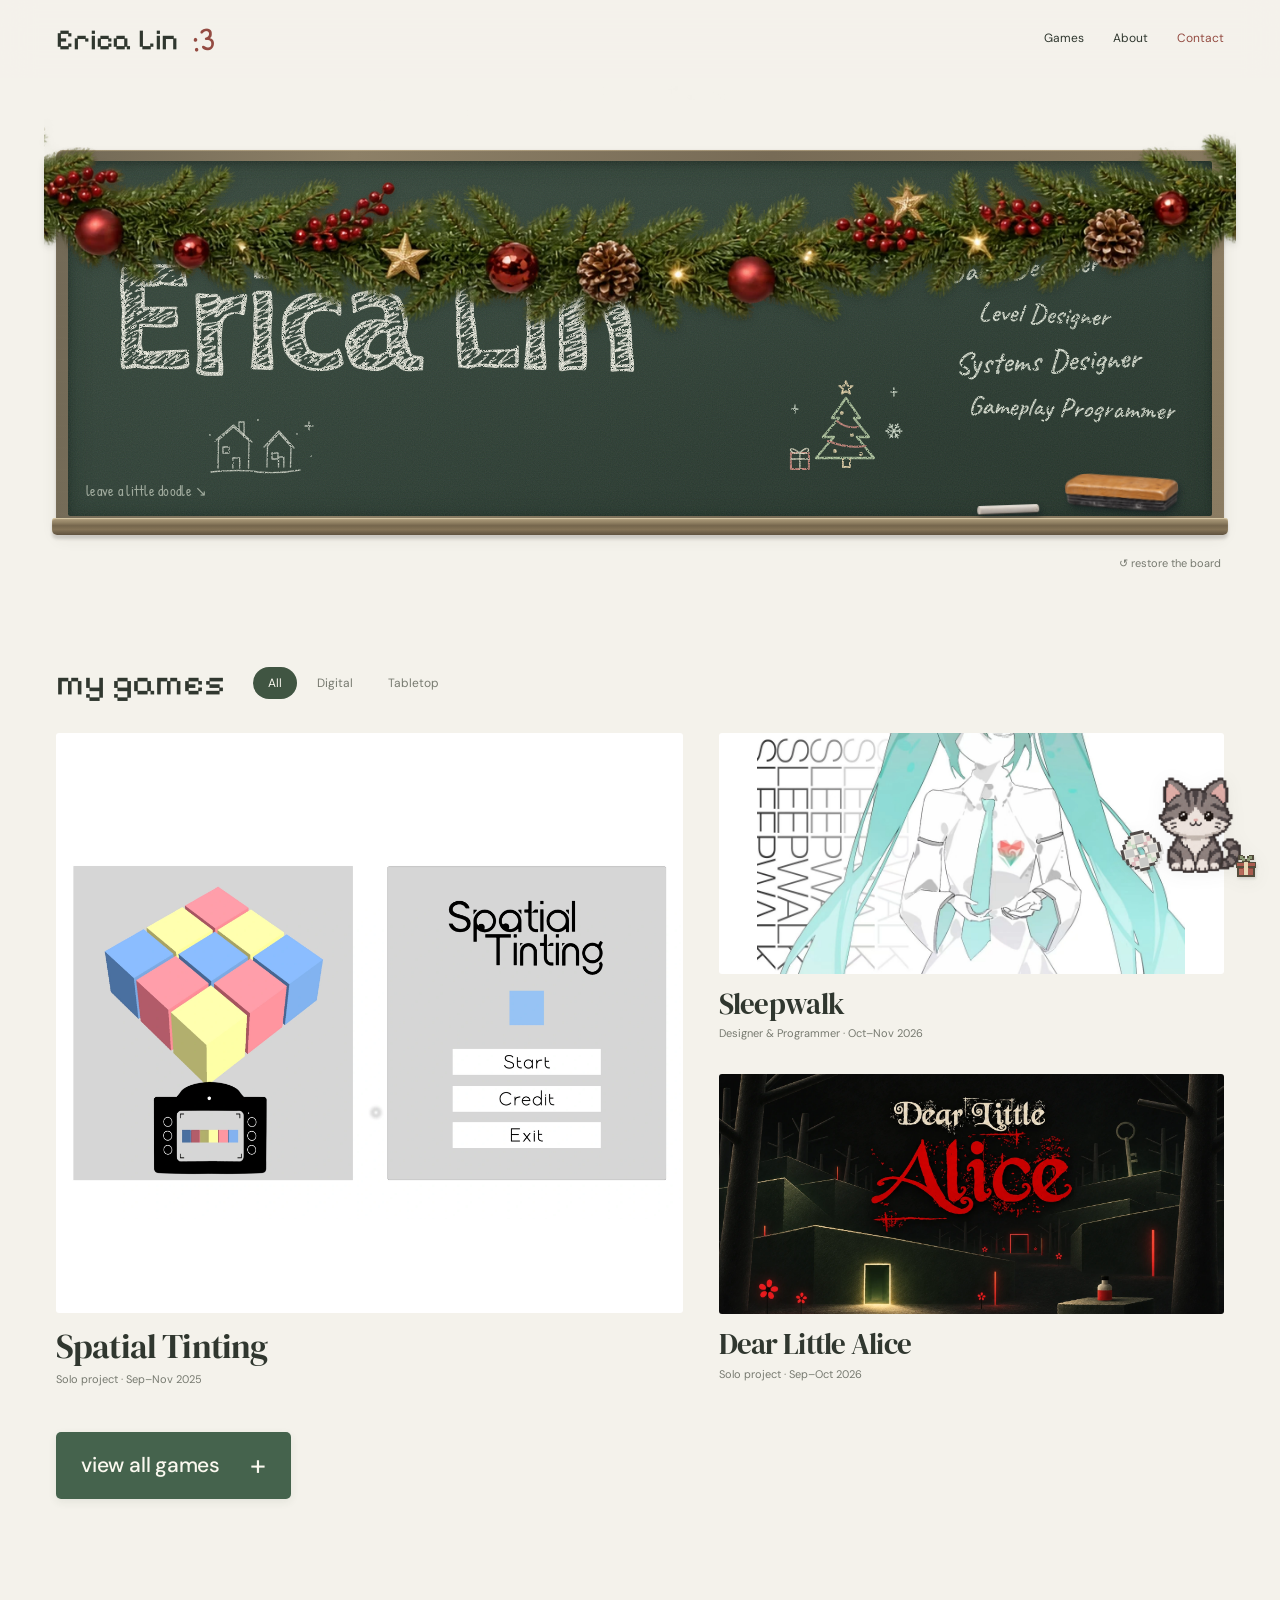
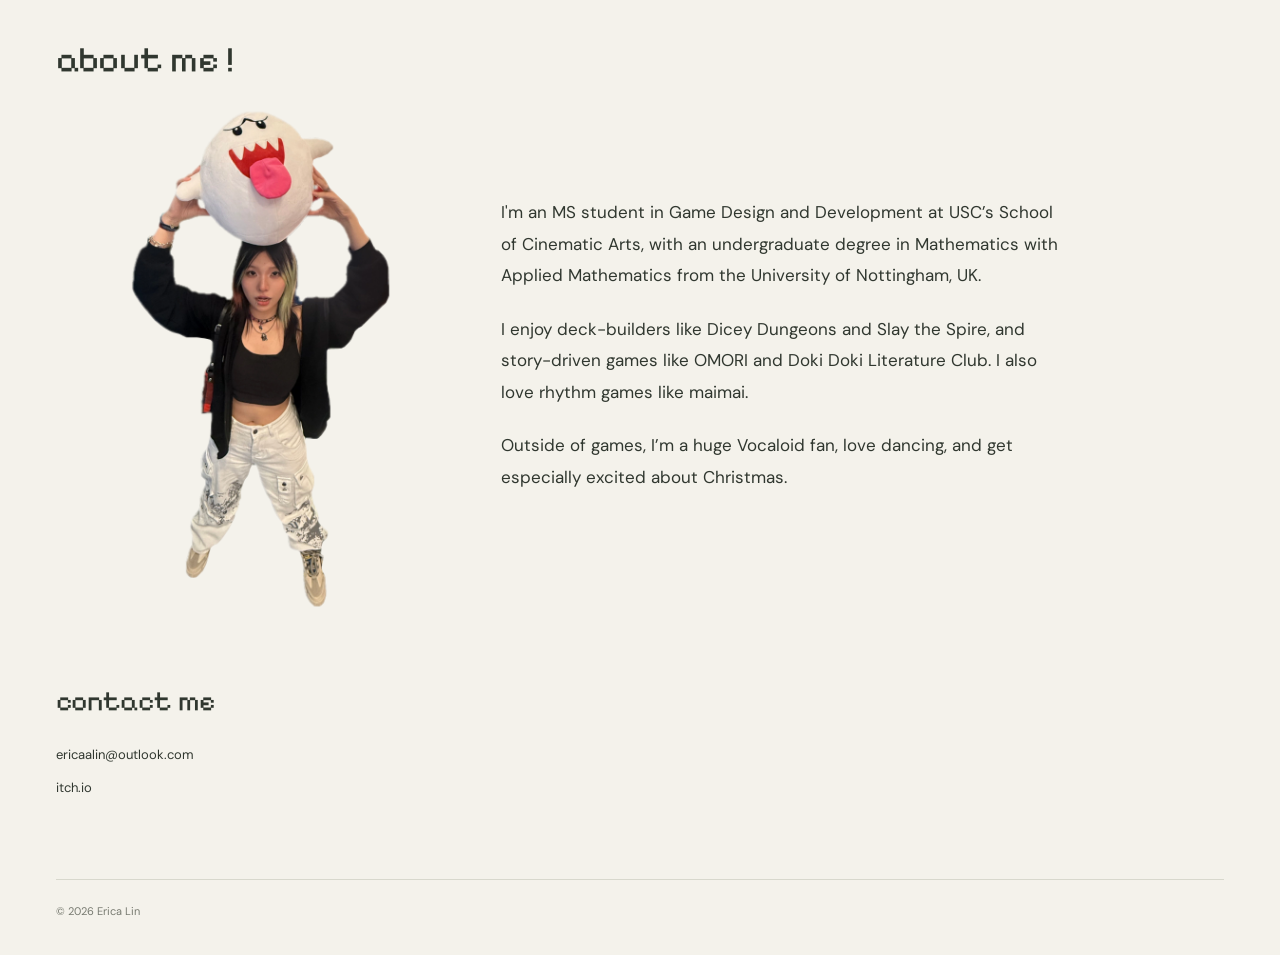
==== commit 2f30b336: "Add evergreen chalkboard garland and a clear cursor hotspot" ====
--- a/index.html
+++ b/index.html
@@ -1,7 +1,7 @@
-<!doctype html><html lang="en"><head><meta charset="utf-8"><meta name="viewport" content="width=device-width,initial-scale=1"><meta name="theme-color" content="#f4f2eb"><title>Erica Lin — Games &amp; little worlds</title><meta name="description" content="Games, spaces, and interactive stories by Erica Lin. Game and level design at USC."><meta property="og:title" content="Erica Lin — Games &amp; little worlds"><meta property="og:description" content="Games, spaces, and interactive stories by Erica Lin. Game and level design at USC."><meta property="og:type" content="website"><link rel="icon" href="favicon.ico?v=3" sizes="any"><link rel="icon" type="image/png" sizes="32x32" href="favicon-32.png?v=3"><link rel="icon" type="image/svg+xml" href="favicon.svg?v=3"><link rel="apple-touch-icon" sizes="180x180" href="apple-touch-icon.png?v=3"><meta name="apple-mobile-web-app-title" content="Erica Lin"><link rel="stylesheet" href="styles.css?v=2"><link rel="stylesheet" href="studio.css?v=22"><script src="app.js?v=6" defer></script></head><body class="studio-home"><a class="skip" href="#main">Skip to content</a><header class="site-header"><div class="wrap header-inner"><a class="brand" href="index.html" aria-label="Erica Lin — home"><span class="brand-name">Erica Lin</span> <span class="brand-face" aria-hidden="true"><span>:</span><span>3</span></span></a><nav class="nav" aria-label="Main navigation"><a href="index.html#work">Games</a><a href="index.html#about">About</a><a class="nav-contact" href="index.html#contact">Contact</a></nav></div></header>
+<!doctype html><html lang="en"><head><meta charset="utf-8"><meta name="viewport" content="width=device-width,initial-scale=1"><meta name="theme-color" content="#f4f2eb"><title>Erica Lin — Games &amp; little worlds</title><meta name="description" content="Games, spaces, and interactive stories by Erica Lin. Game and level design at USC."><meta property="og:title" content="Erica Lin — Games &amp; little worlds"><meta property="og:description" content="Games, spaces, and interactive stories by Erica Lin. Game and level design at USC."><meta property="og:type" content="website"><link rel="icon" href="favicon.ico?v=4" sizes="any"><link rel="icon" type="image/png" sizes="32x32" href="favicon-32.png?v=4"><link rel="icon" type="image/svg+xml" href="favicon.svg?v=4"><link rel="apple-touch-icon" sizes="180x180" href="apple-touch-icon.png?v=4"><meta name="apple-mobile-web-app-title" content="Erica Lin"><link rel="stylesheet" href="styles.css?v=2"><link rel="stylesheet" href="studio.css?v=23"><script src="app.js?v=6" defer></script></head><body class="studio-home"><a class="skip" href="#main">Skip to content</a><header class="site-header"><div class="wrap header-inner"><a class="brand" href="index.html" aria-label="Erica Lin — home"><span class="brand-name">Erica Lin</span> <span class="brand-face" aria-hidden="true"><span>:</span><span>3</span></span></a><nav class="nav" aria-label="Main navigation"><a href="index.html#work">Games</a><a href="index.html#about">About</a><a class="nav-contact" href="index.html#contact">Contact</a></nav></div></header>
 <main id="main">
   <section class="studio-hero wrap" aria-labelledby="hero-title">
-    <div class="blackboard-frame"><picture class="board-paper-chain" aria-hidden="true"><source media="(max-width:760px)" srcset="assets/studio/classroom-paper-chain-mobile.svg"><img src="assets/studio/classroom-paper-chain.svg" alt="" draggable="false"></picture><img class="board-paper-stars" src="assets/studio/classroom-paper-stars.svg" alt="" aria-hidden="true" draggable="false"><img class="holiday-ornaments" src="assets/studio/holiday-ornaments.svg" alt="" aria-hidden="true" draggable="false">
+    <div class="blackboard-frame"><picture class="board-evergreen" aria-hidden="true"><source media="(max-width:760px)" srcset="assets/studio/evergreen-garland-mobile.webp"><img src="assets/studio/evergreen-garland.webp" alt="" width="2132" height="310" draggable="false" fetchpriority="high"></picture>
       <div class="blackboard" data-blackboard>
         <div class="board-copy"><h1 id="hero-title">Erica Lin</h1><ul class="board-roles" aria-label="What I do"><li><span>Game Designer</span></li><li><span>Level Designer</span></li><li><span>Systems Designer</span></li><li><span>Gameplay Programmer</span></li></ul></div>
         <canvas id="chalk-canvas" aria-label="An interactive chalkboard. Pick up the chalk to draw, or the eraser to wipe it." role="img"></canvas>
@@ -38,5 +38,5 @@
   <button class="radio-toggle" type="button" aria-label="Open Erica’s playlist" aria-expanded="false" aria-controls="studio-radio" data-radio-toggle><img class="pixel-cd" src="assets/studio/pixel-cd.svg" alt="" draggable="false"></button>
 </aside>
 <section class="studio-radio" id="studio-radio" aria-label="Erica's Spotify playlist" inert><div class="radio-panel-head"><span>a soundtrack for wandering</span><button type="button" aria-label="Close music player" data-radio-close>×</button></div><div class="spotify-holder" data-spotify-holder></div><a class="spotify-external" href="https://open.spotify.com/playlist/2PaJIekKDK5GO3qzfKL73n" target="_blank" rel="noopener noreferrer">open the full playlist in Spotify</a></section>
-<script src="studio.js?v=13" defer></script>
+<script src="studio.js?v=14" defer></script>
 <footer class="wrap footer"><span>© 2026 Erica Lin</span></footer></body></html>
--- a/studio.css
+++ b/studio.css
@@ -72,17 +72,14 @@
 .studio-project a .studio-project-caption h3{transition:color .3s}
 .studio-project a:hover .studio-project-caption h3,.studio-project a:focus-visible .studio-project-caption h3{color:var(--berry)}
 .project-open{color:var(--berry)}
-.holiday-ornaments{position:absolute;z-index:6;top:-11px;right:26px;width:106px;height:auto;pointer-events:none;user-select:none;transform-origin:55% 8%;filter:drop-shadow(1px 4px 2px #111c142c)}
 .tape{background-color:#d9d2b4b8;background-image:repeating-linear-gradient(0deg,transparent 0 7px,#586c5047 7px 12px,transparent 12px 17px,#a857484d 17px 21px),repeating-linear-gradient(90deg,transparent 0 8px,#a8574873 8px 14px,transparent 14px 19px,#536a4f57 19px 24px);opacity:.9}
 .paper-date{color:var(--berry)}
 .mini-record:before{background:#a85a4e}.mini-record:after{background:#ead7b9}
 .radio-toggle[aria-expanded=true]{border-color:#a9b6a0}.radio-plus{color:var(--berry)}
 .pet-heart{color:var(--berry)}
 .cat-present{position:absolute;left:1px;bottom:43px;width:29px;height:auto;pointer-events:none;image-rendering:pixelated;filter:drop-shadow(1px 2px 1px #30372f20)}
-@keyframes ornament-sway{0%,100%{transform:rotate(0)}25%{transform:rotate(4deg)}60%{transform:rotate(-2.5deg)}82%{transform:rotate(1deg)}}
-@media(hover:hover) and (prefers-reduced-motion:no-preference){.blackboard-frame:hover .holiday-ornaments{animation:ornament-sway 1.8s ease-in-out}}
-@media(max-width:760px){.holiday-ornaments{width:79px;right:17px;top:-9px}.cat-present{width:23px;left:-2px;bottom:36px}}
-@media(max-width:420px){.holiday-ornaments{width:65px;right:14px;top:-9px}.cat-present{width:20px;left:-2px;bottom:32px}}
+@media(max-width:760px){.cat-present{width:23px;left:-2px;bottom:36px}}
+@media(max-width:420px){.cat-present{width:20px;left:-2px;bottom:32px}}
 @media(min-width:1600px){.desk-companions{right:38px;bottom:28px}.studio-radio{right:38px;bottom:196px}}
 @media(max-width:1100px){.board-copy{grid-template-columns:minmax(0,1fr) 190px;gap:20px;padding-inline:28px}.board-copy p{font-size:12px}.blackboard,.board-copy{min-height:315px}.selected-grid{column-gap:25px}.studio-feature .studio-project-image{aspect-ratio:1.02}.desk-companions{width:116px;right:15px;bottom:16px}.desktop-cat{width:100px;height:100px}.radio-toggle{width:116px;font-size:9px;gap:6px;padding:8px}.studio-radio{right:16px;bottom:167px}.pet-bubble{bottom:133px}}
 @media(max-width:760px){.header-inner{height:66px}.brand{font-size:26px}.nav{gap:22px;font-size:11px}.studio-hero{padding-top:17px}.blackboard-frame{padding:8px 8px 10px}.blackboard,.board-copy{min-height:305px}.board-copy{display:block;padding:36px 24px 82px}.board-copy h1{font-size:clamp(82px,16vw,120px);letter-spacing:-.055em}.board-copy p{font-size:11px;line-height:1.5;margin:15px 0 0 5px}.board-hint{font-size:12px;padding-bottom:13px}.board-tools{gap:20px;padding-right:0}.chalk-tool{width:47px}.eraser-tool{width:87px}.board-ledge{height:14px;bottom:-5px}.board-foot{padding-top:18px}.board-foot>span{font-size:12px}.board-foot .quiet-button{font-size:10px}.selected-work{padding-top:57px}.studio-section-heading{margin-bottom:21px}.studio-section-heading h2{font-size:13px}.studio-section-heading>span{font-size:9px}.selected-grid{grid-template-columns:1fr 1fr;gap:27px 17px}.studio-feature{grid-column:1/-1;grid-row:auto}.studio-feature .studio-project-image{aspect-ratio:1.5}.studio-project-image{aspect-ratio:1.55}.studio-project-caption h3{font-size:25px}.studio-feature .studio-project-caption h3{font-size:30px}.studio-project-caption p{font-size:10px}.all-games-action{margin-top:24px;gap:20px}.all-games-action .handwritten{font-size:15px;max-width:150px}.all-games-toggle{font-size:12px;gap:17px}.archive-grid{grid-template-columns:1fr 1fr;gap:29px 17px}.archive-grid .studio-project-caption h3{font-size:24px}.studio-about{padding-top:72px}.studio-contact{padding-top:45px;padding-bottom:60px;display:block}.studio-contact h2{font-size:48px}.studio-contact-links{margin-top:30px}.studio-contact-links a{font-size:12px}.footer{padding-bottom:120px;font-size:9px;gap:16px}.desk-companions{right:12px;bottom:12px;width:90px}.desktop-cat{width:88px;height:88px}.radio-toggle{width:90px;padding:8px 7px;font-size:8px;gap:5px}.radio-plus{display:none}.mini-record{width:17px;height:17px}.mini-record:before{inset:6px}.mini-record:after{inset:8px}.pet-bubble{font-size:14px;bottom:116px}.studio-radio{bottom:144px;right:12px;width:330px}.project-open{width:29px;height:29px;font-size:16px;right:10px;bottom:10px;opacity:1;transform:none}}
@@ -157,7 +154,7 @@
 @media(max-width:760px){.board-copy h1{font-size:clamp(62px,13vw,98px)}}
 @media(max-width:420px){.board-copy h1{font-size:clamp(48px,15vw,63px)}}
 
-@media(hover:hover) and (pointer:fine){body{cursor:url('assets/studio/candy-cane-cursor.svg') 19 7,auto}a,button,summary,[role=button]{cursor:url('assets/studio/candy-cane-cursor.svg') 19 7,pointer}.blackboard.tool-active #chalk-canvas{cursor:none}.board-tools button{cursor:grab}.board-tools button:active{cursor:grabbing}.portfolio-pages button,[data-lightbox]{cursor:zoom-in}}
+@media(hover:hover) and (pointer:fine){body{cursor:url('assets/studio/candy-cane-cursor.svg?v=2') 19 7,auto}a,button,summary,[role=button]{cursor:url('assets/studio/candy-cane-cursor.svg?v=2') 19 7,pointer}.blackboard.tool-active #chalk-canvas{cursor:none}.board-tools button{cursor:grab}.board-tools button:active{cursor:grabbing}.portfolio-pages button,[data-lightbox]{cursor:zoom-in}}
 /* Move the enlarged portrait back a little without shifting the biography. */
 @media(min-width:761px){
   .about-photo{width:100%;max-width:none;transform:translateX(calc(clamp(40px,6.5vw,92px)/2 - 18px)) scale(1.1)}
@@ -206,13 +203,14 @@
   .studio-radio{bottom:150px}
 }
 
-/* Paper rings and cut-paper stars, like a classroom dressed for Christmas. */
-.board-paper-chain{position:absolute;z-index:6;left:12px;right:12px;top:-5px;pointer-events:none;user-select:none;filter:drop-shadow(0 2px 1px #17271d24)}
-.board-paper-chain img{display:block;width:100%;height:auto}
-.board-paper-stars{position:absolute;z-index:6;left:1px;top:1px;width:80px;height:auto;pointer-events:none;user-select:none;filter:drop-shadow(1px 3px 1px #17271d30);transform-origin:25% 0}
-@media(hover:hover) and (prefers-reduced-motion:no-preference){.blackboard-frame:hover .board-paper-stars{animation:ornament-sway 2.4s ease-in-out}}
-@media(max-width:760px){.board-paper-chain{left:8px;right:8px;top:-3px}.board-paper-stars{width:43px;left:1px;top:4px}.holiday-ornaments{width:61px;right:10px;top:-6px}}
-@media(max-width:420px){.board-paper-stars{width:34px}.holiday-ornaments{width:48px;right:8px;top:-5px}}
+/* Fir branches rest over the frame; the center stays open for chalk writing. */
+.studio-hero{padding-top:72px}
+.board-evergreen{position:absolute;z-index:6;left:-12px;right:-12px;top:-66px;pointer-events:none;user-select:none;filter:drop-shadow(0 4px 3px #14231b26)}
+.board-evergreen img{display:block;width:100%;height:auto}
+@media(min-width:761px){.board-copy{padding-top:70px}}
+@media(max-width:1100px) and (min-width:761px){.studio-hero{padding-top:59px}.board-evergreen{top:-51px}}
+@media(max-width:760px){.studio-hero{padding-top:43px}.board-evergreen{left:-7px;right:-7px;top:-35px;mask-image:linear-gradient(to right,transparent,#000 3%,#000 97%,transparent)}}
+@media(max-width:420px){.studio-hero{padding-top:35px}.board-evergreen{top:-30px}}
 
 /* A small vertical offset keeps the biography in place. */
 .about-photo{position:relative;top:14px}
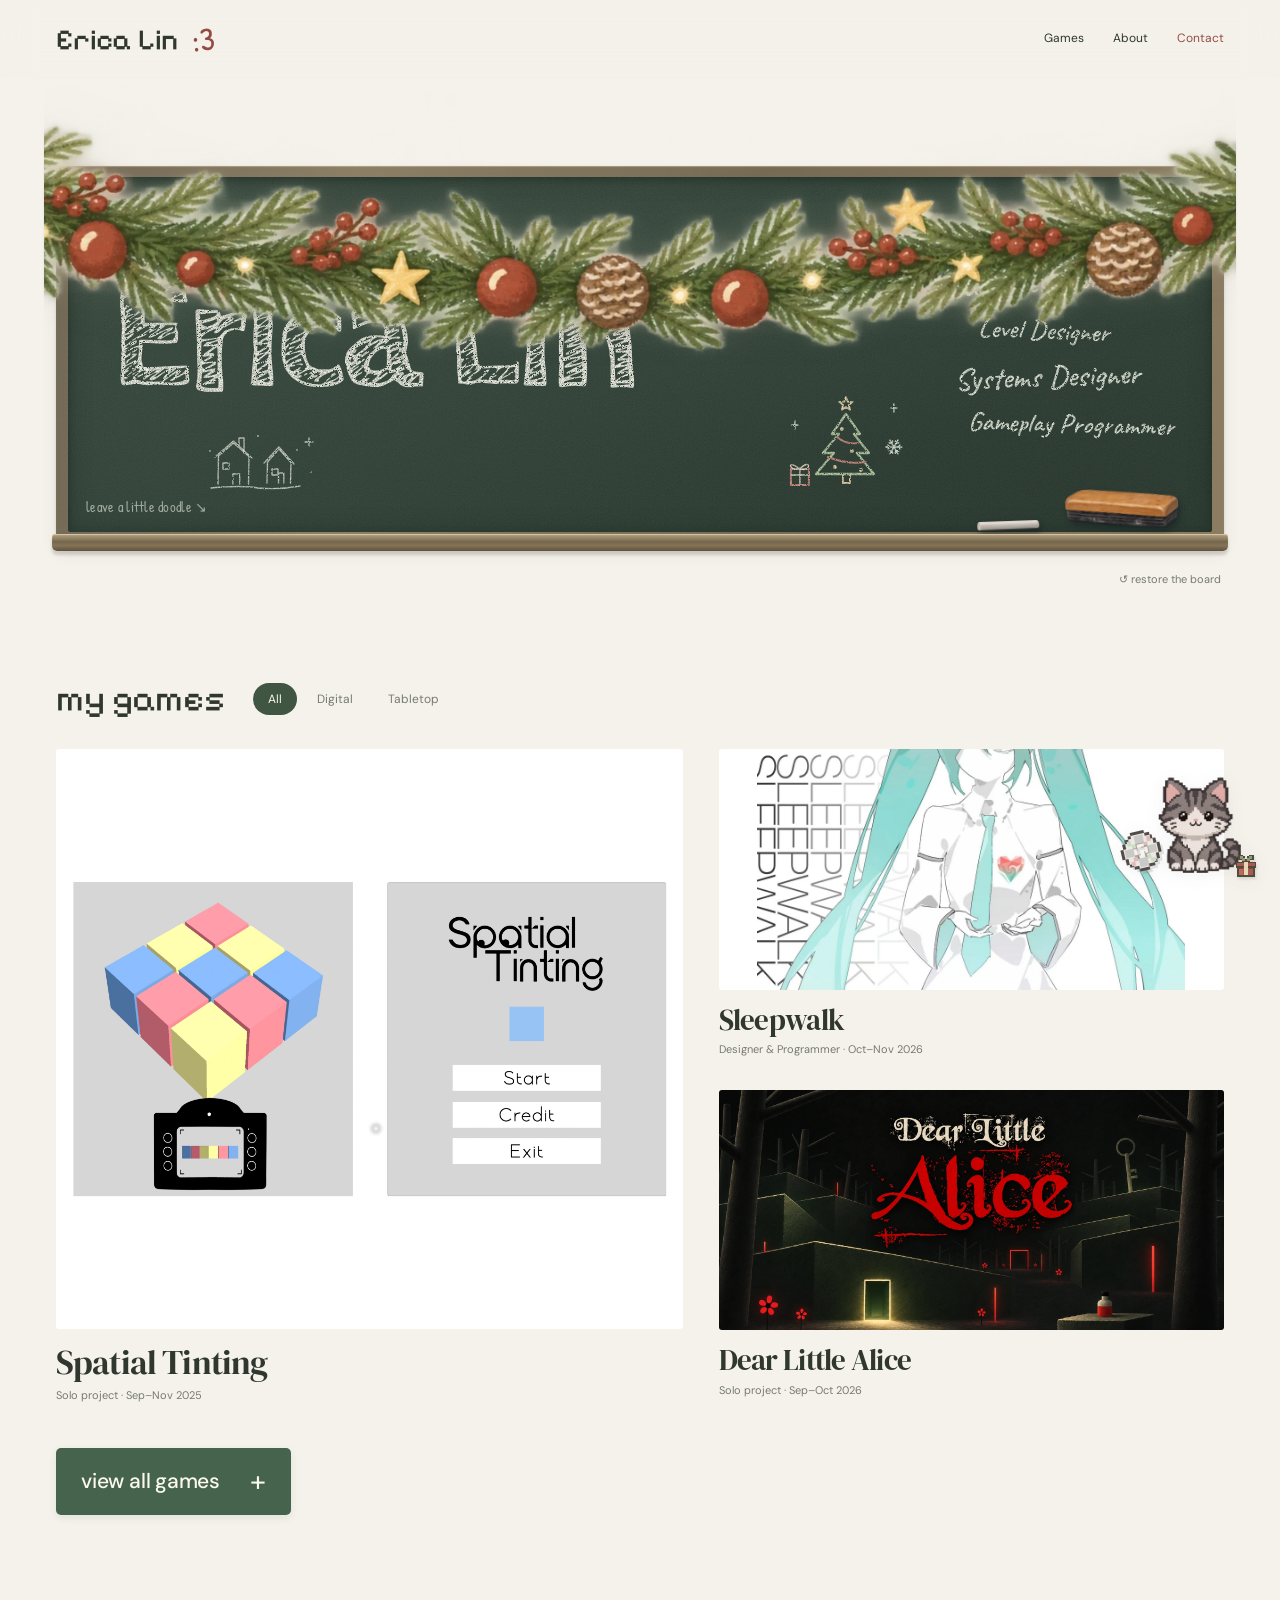
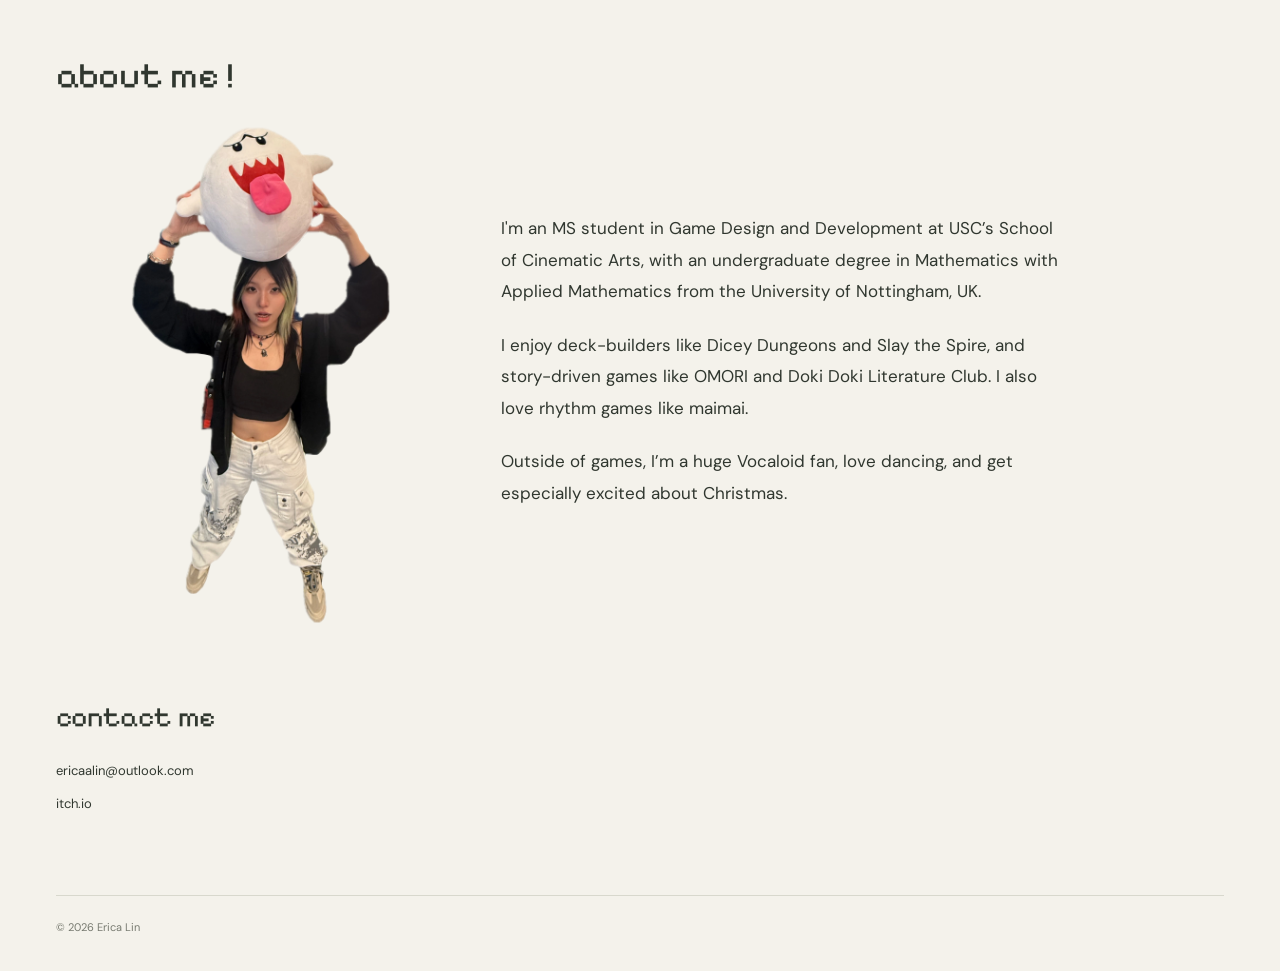
==== commit ffc73a1d: "Restyle garland as an illustration and separate cursor star" ====
--- a/index.html
+++ b/index.html
@@ -1,7 +1,7 @@
-<!doctype html><html lang="en"><head><meta charset="utf-8"><meta name="viewport" content="width=device-width,initial-scale=1"><meta name="theme-color" content="#f4f2eb"><title>Erica Lin — Games &amp; little worlds</title><meta name="description" content="Games, spaces, and interactive stories by Erica Lin. Game and level design at USC."><meta property="og:title" content="Erica Lin — Games &amp; little worlds"><meta property="og:description" content="Games, spaces, and interactive stories by Erica Lin. Game and level design at USC."><meta property="og:type" content="website"><link rel="icon" href="favicon.ico?v=4" sizes="any"><link rel="icon" type="image/png" sizes="32x32" href="favicon-32.png?v=4"><link rel="icon" type="image/svg+xml" href="favicon.svg?v=4"><link rel="apple-touch-icon" sizes="180x180" href="apple-touch-icon.png?v=4"><meta name="apple-mobile-web-app-title" content="Erica Lin"><link rel="stylesheet" href="styles.css?v=2"><link rel="stylesheet" href="studio.css?v=23"><script src="app.js?v=6" defer></script></head><body class="studio-home"><a class="skip" href="#main">Skip to content</a><header class="site-header"><div class="wrap header-inner"><a class="brand" href="index.html" aria-label="Erica Lin — home"><span class="brand-name">Erica Lin</span> <span class="brand-face" aria-hidden="true"><span>:</span><span>3</span></span></a><nav class="nav" aria-label="Main navigation"><a href="index.html#work">Games</a><a href="index.html#about">About</a><a class="nav-contact" href="index.html#contact">Contact</a></nav></div></header>
+<!doctype html><html lang="en"><head><meta charset="utf-8"><meta name="viewport" content="width=device-width,initial-scale=1"><meta name="theme-color" content="#f4f2eb"><title>Erica Lin — Games &amp; little worlds</title><meta name="description" content="Games, spaces, and interactive stories by Erica Lin. Game and level design at USC."><meta property="og:title" content="Erica Lin — Games &amp; little worlds"><meta property="og:description" content="Games, spaces, and interactive stories by Erica Lin. Game and level design at USC."><meta property="og:type" content="website"><link rel="icon" href="favicon.ico?v=4" sizes="any"><link rel="icon" type="image/png" sizes="32x32" href="favicon-32.png?v=4"><link rel="icon" type="image/svg+xml" href="favicon.svg?v=4"><link rel="apple-touch-icon" sizes="180x180" href="apple-touch-icon.png?v=4"><meta name="apple-mobile-web-app-title" content="Erica Lin"><link rel="stylesheet" href="styles.css?v=2"><link rel="stylesheet" href="studio.css?v=24"><script src="app.js?v=6" defer></script></head><body class="studio-home"><a class="skip" href="#main">Skip to content</a><header class="site-header"><div class="wrap header-inner"><a class="brand" href="index.html" aria-label="Erica Lin — home"><span class="brand-name">Erica Lin</span> <span class="brand-face" aria-hidden="true"><span>:</span><span>3</span></span></a><nav class="nav" aria-label="Main navigation"><a href="index.html#work">Games</a><a href="index.html#about">About</a><a class="nav-contact" href="index.html#contact">Contact</a></nav></div></header>
 <main id="main">
   <section class="studio-hero wrap" aria-labelledby="hero-title">
-    <div class="blackboard-frame"><picture class="board-evergreen" aria-hidden="true"><source media="(max-width:760px)" srcset="assets/studio/evergreen-garland-mobile.webp"><img src="assets/studio/evergreen-garland.webp" alt="" width="2132" height="310" draggable="false" fetchpriority="high"></picture>
+    <div class="blackboard-frame"><picture class="board-evergreen" aria-hidden="true"><source media="(max-width:420px)" srcset="assets/studio/illustrated-garland-mobile.webp"><img src="assets/studio/illustrated-garland.webp" alt="" width="2126" height="335" draggable="false" fetchpriority="high"></picture>
       <div class="blackboard" data-blackboard>
         <div class="board-copy"><h1 id="hero-title">Erica Lin</h1><ul class="board-roles" aria-label="What I do"><li><span>Game Designer</span></li><li><span>Level Designer</span></li><li><span>Systems Designer</span></li><li><span>Gameplay Programmer</span></li></ul></div>
         <canvas id="chalk-canvas" aria-label="An interactive chalkboard. Pick up the chalk to draw, or the eraser to wipe it." role="img"></canvas>
--- a/studio.css
+++ b/studio.css
@@ -154,7 +154,7 @@
 @media(max-width:760px){.board-copy h1{font-size:clamp(62px,13vw,98px)}}
 @media(max-width:420px){.board-copy h1{font-size:clamp(48px,15vw,63px)}}
 
-@media(hover:hover) and (pointer:fine){body{cursor:url('assets/studio/candy-cane-cursor.svg?v=2') 19 7,auto}a,button,summary,[role=button]{cursor:url('assets/studio/candy-cane-cursor.svg?v=2') 19 7,pointer}.blackboard.tool-active #chalk-canvas{cursor:none}.board-tools button{cursor:grab}.board-tools button:active{cursor:grabbing}.portfolio-pages button,[data-lightbox]{cursor:zoom-in}}
+@media(hover:hover) and (pointer:fine){body{cursor:url('assets/studio/candy-cane-cursor.svg?v=3') 19 7,auto}a,button,summary,[role=button]{cursor:url('assets/studio/candy-cane-cursor.svg?v=3') 19 7,pointer}.blackboard.tool-active #chalk-canvas{cursor:none}.board-tools button{cursor:grab}.board-tools button:active{cursor:grabbing}.portfolio-pages button,[data-lightbox]{cursor:zoom-in}}
 /* Move the enlarged portrait back a little without shifting the biography. */
 @media(min-width:761px){
   .about-photo{width:100%;max-width:none;transform:translateX(calc(clamp(40px,6.5vw,92px)/2 - 18px)) scale(1.1)}
@@ -204,13 +204,12 @@
 }
 
 /* Fir branches rest over the frame; the center stays open for chalk writing. */
-.studio-hero{padding-top:72px}
-.board-evergreen{position:absolute;z-index:6;left:-12px;right:-12px;top:-66px;pointer-events:none;user-select:none;filter:drop-shadow(0 4px 3px #14231b26)}
+.studio-hero{padding-top:88px}
+.board-evergreen{position:absolute;z-index:6;left:-12px;right:-12px;top:-82px;pointer-events:none;user-select:none;filter:drop-shadow(0 1px 1px #14231b16)}
 .board-evergreen img{display:block;width:100%;height:auto}
 @media(min-width:761px){.board-copy{padding-top:70px}}
 @media(max-width:1100px) and (min-width:761px){.studio-hero{padding-top:59px}.board-evergreen{top:-51px}}
-@media(max-width:760px){.studio-hero{padding-top:43px}.board-evergreen{left:-7px;right:-7px;top:-35px;mask-image:linear-gradient(to right,transparent,#000 3%,#000 97%,transparent)}}
-@media(max-width:420px){.studio-hero{padding-top:35px}.board-evergreen{top:-30px}}
+@media(max-width:760px){.studio-hero{padding-top:clamp(43px,10.5vw,80px)}.board-evergreen{left:-7px;right:-7px;top:0;transform:translateY(-65%);mask-image:linear-gradient(to right,transparent,#000 3%,#000 97%,transparent)}}
 
 /* A small vertical offset keeps the biography in place. */
 .about-photo{position:relative;top:14px}
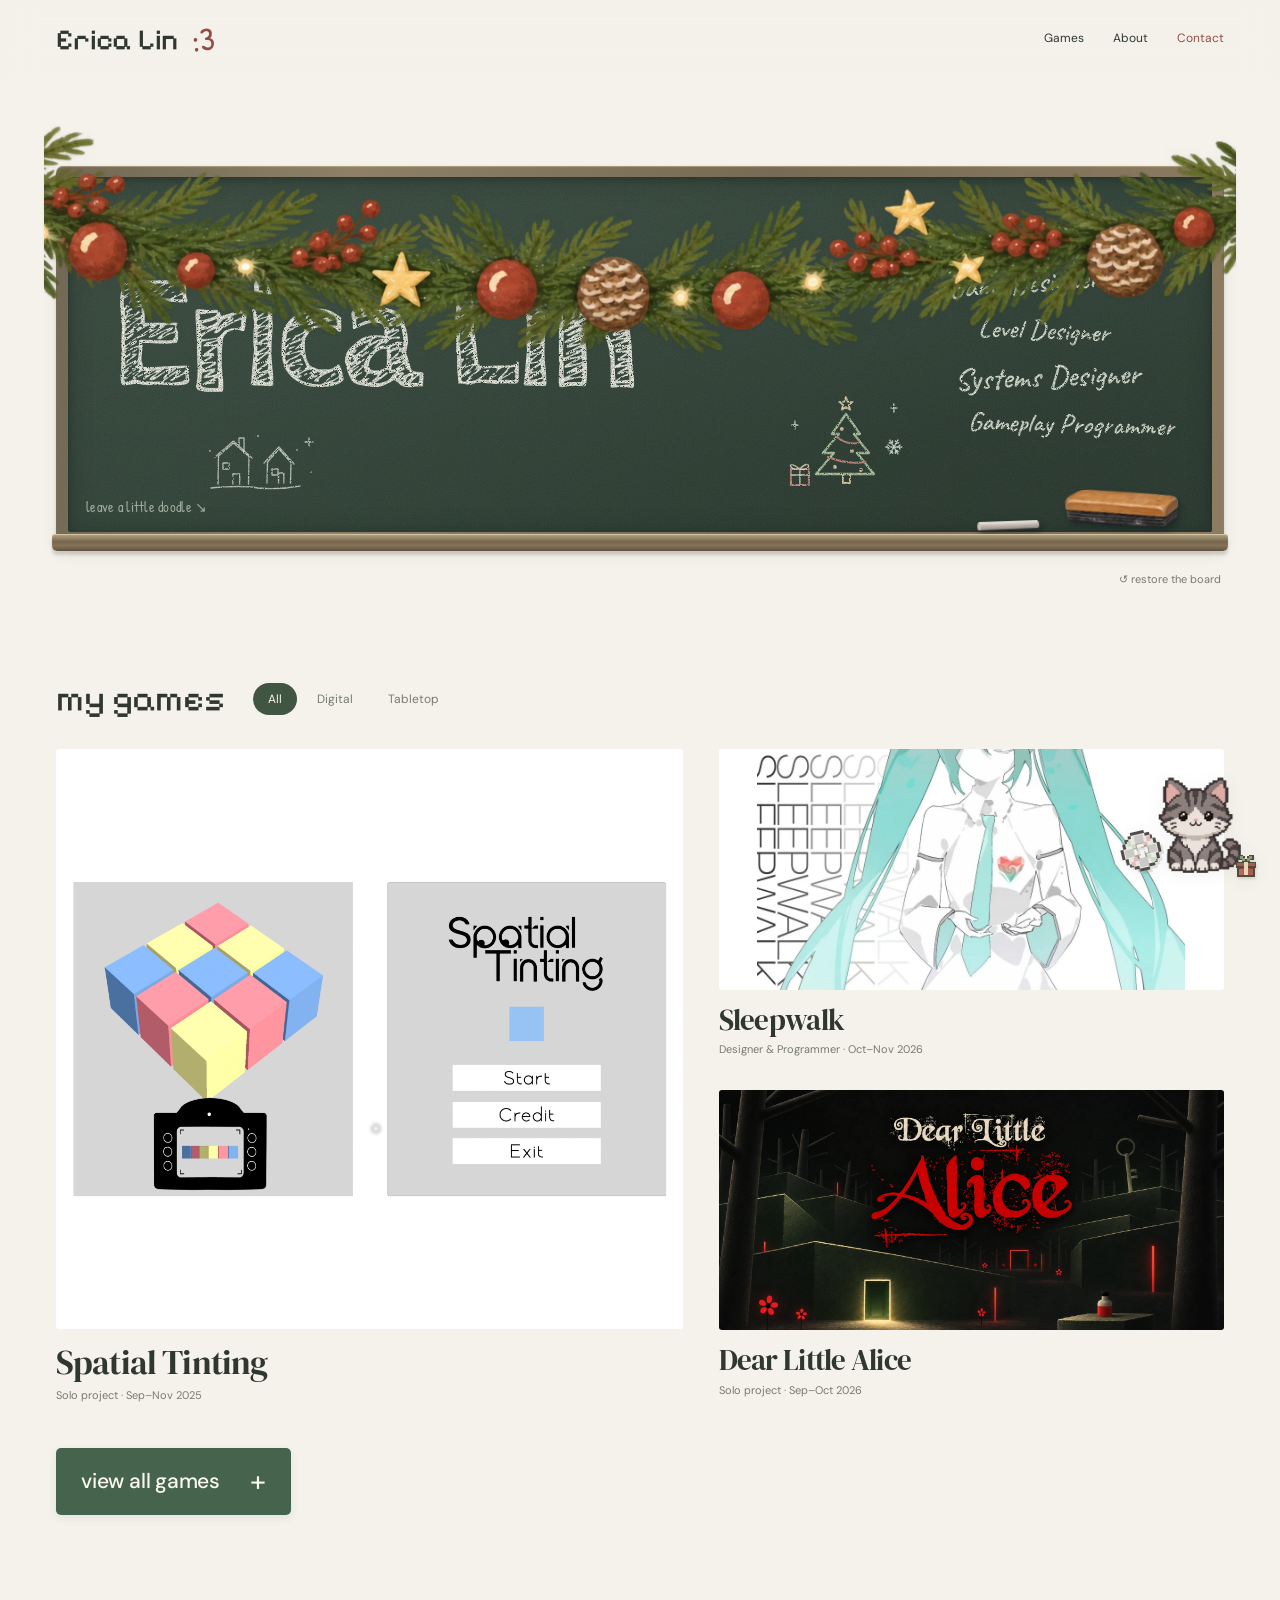
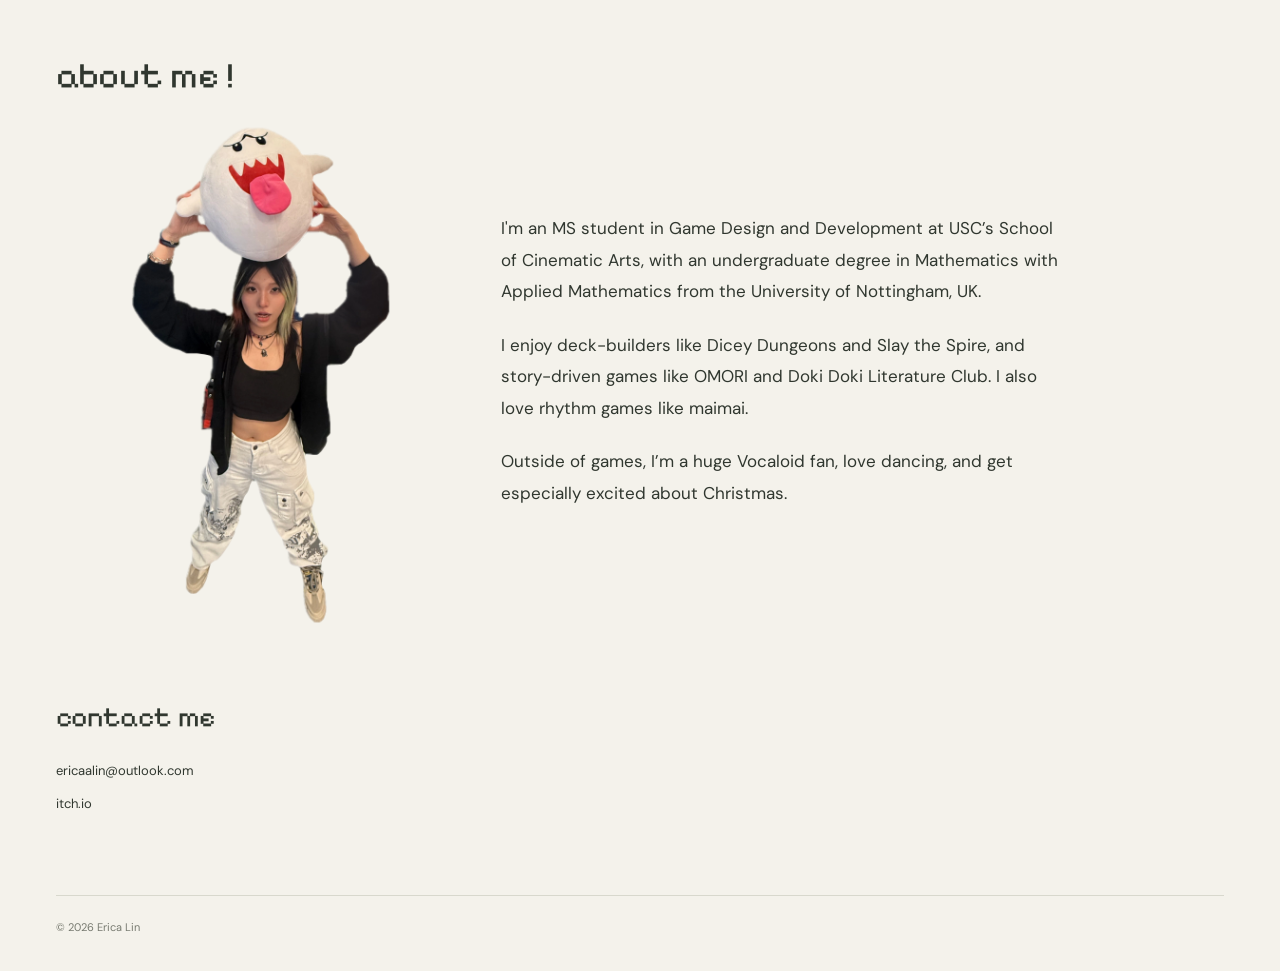
==== commit f2320d72: "Remove garland halo and bring cursor outlines together" ====
--- a/index.html
+++ b/index.html
@@ -1,7 +1,7 @@
-<!doctype html><html lang="en"><head><meta charset="utf-8"><meta name="viewport" content="width=device-width,initial-scale=1"><meta name="theme-color" content="#f4f2eb"><title>Erica Lin — Games &amp; little worlds</title><meta name="description" content="Games, spaces, and interactive stories by Erica Lin. Game and level design at USC."><meta property="og:title" content="Erica Lin — Games &amp; little worlds"><meta property="og:description" content="Games, spaces, and interactive stories by Erica Lin. Game and level design at USC."><meta property="og:type" content="website"><link rel="icon" href="favicon.ico?v=4" sizes="any"><link rel="icon" type="image/png" sizes="32x32" href="favicon-32.png?v=4"><link rel="icon" type="image/svg+xml" href="favicon.svg?v=4"><link rel="apple-touch-icon" sizes="180x180" href="apple-touch-icon.png?v=4"><meta name="apple-mobile-web-app-title" content="Erica Lin"><link rel="stylesheet" href="styles.css?v=2"><link rel="stylesheet" href="studio.css?v=24"><script src="app.js?v=6" defer></script></head><body class="studio-home"><a class="skip" href="#main">Skip to content</a><header class="site-header"><div class="wrap header-inner"><a class="brand" href="index.html" aria-label="Erica Lin — home"><span class="brand-name">Erica Lin</span> <span class="brand-face" aria-hidden="true"><span>:</span><span>3</span></span></a><nav class="nav" aria-label="Main navigation"><a href="index.html#work">Games</a><a href="index.html#about">About</a><a class="nav-contact" href="index.html#contact">Contact</a></nav></div></header>
+<!doctype html><html lang="en"><head><meta charset="utf-8"><meta name="viewport" content="width=device-width,initial-scale=1"><meta name="theme-color" content="#f4f2eb"><title>Erica Lin — Games &amp; little worlds</title><meta name="description" content="Games, spaces, and interactive stories by Erica Lin. Game and level design at USC."><meta property="og:title" content="Erica Lin — Games &amp; little worlds"><meta property="og:description" content="Games, spaces, and interactive stories by Erica Lin. Game and level design at USC."><meta property="og:type" content="website"><link rel="icon" href="favicon.ico?v=4" sizes="any"><link rel="icon" type="image/png" sizes="32x32" href="favicon-32.png?v=4"><link rel="icon" type="image/svg+xml" href="favicon.svg?v=4"><link rel="apple-touch-icon" sizes="180x180" href="apple-touch-icon.png?v=4"><meta name="apple-mobile-web-app-title" content="Erica Lin"><link rel="stylesheet" href="styles.css?v=2"><link rel="stylesheet" href="studio.css?v=26"><script src="app.js?v=6" defer></script></head><body class="studio-home"><a class="skip" href="#main">Skip to content</a><header class="site-header"><div class="wrap header-inner"><a class="brand" href="index.html" aria-label="Erica Lin — home"><span class="brand-name">Erica Lin</span> <span class="brand-face" aria-hidden="true"><span>:</span><span>3</span></span></a><nav class="nav" aria-label="Main navigation"><a href="index.html#work">Games</a><a href="index.html#about">About</a><a class="nav-contact" href="index.html#contact">Contact</a></nav></div></header>
 <main id="main">
   <section class="studio-hero wrap" aria-labelledby="hero-title">
-    <div class="blackboard-frame"><picture class="board-evergreen" aria-hidden="true"><source media="(max-width:420px)" srcset="assets/studio/illustrated-garland-mobile.webp"><img src="assets/studio/illustrated-garland.webp" alt="" width="2126" height="335" draggable="false" fetchpriority="high"></picture>
+    <div class="blackboard-frame"><picture class="board-evergreen" aria-hidden="true"><source media="(max-width:420px)" srcset="assets/studio/illustrated-garland-clean-mobile.webp"><img src="assets/studio/illustrated-garland-clean.webp" alt="" width="2126" height="335" draggable="false" fetchpriority="high"></picture>
       <div class="blackboard" data-blackboard>
         <div class="board-copy"><h1 id="hero-title">Erica Lin</h1><ul class="board-roles" aria-label="What I do"><li><span>Game Designer</span></li><li><span>Level Designer</span></li><li><span>Systems Designer</span></li><li><span>Gameplay Programmer</span></li></ul></div>
         <canvas id="chalk-canvas" aria-label="An interactive chalkboard. Pick up the chalk to draw, or the eraser to wipe it." role="img"></canvas>
--- a/studio.css
+++ b/studio.css
@@ -154,7 +154,7 @@
 @media(max-width:760px){.board-copy h1{font-size:clamp(62px,13vw,98px)}}
 @media(max-width:420px){.board-copy h1{font-size:clamp(48px,15vw,63px)}}
 
-@media(hover:hover) and (pointer:fine){body{cursor:url('assets/studio/candy-cane-cursor.svg?v=3') 19 7,auto}a,button,summary,[role=button]{cursor:url('assets/studio/candy-cane-cursor.svg?v=3') 19 7,pointer}.blackboard.tool-active #chalk-canvas{cursor:none}.board-tools button{cursor:grab}.board-tools button:active{cursor:grabbing}.portfolio-pages button,[data-lightbox]{cursor:zoom-in}}
+@media(hover:hover) and (pointer:fine){body{cursor:url('assets/studio/candy-cane-cursor.svg?v=5') 19 7,auto}a,button,summary,[role=button]{cursor:url('assets/studio/candy-cane-cursor.svg?v=5') 19 7,pointer}.blackboard.tool-active #chalk-canvas{cursor:none}.board-tools button{cursor:grab}.board-tools button:active{cursor:grabbing}.portfolio-pages button,[data-lightbox]{cursor:zoom-in}}
 /* Move the enlarged portrait back a little without shifting the biography. */
 @media(min-width:761px){
   .about-photo{width:100%;max-width:none;transform:translateX(calc(clamp(40px,6.5vw,92px)/2 - 18px)) scale(1.1)}
